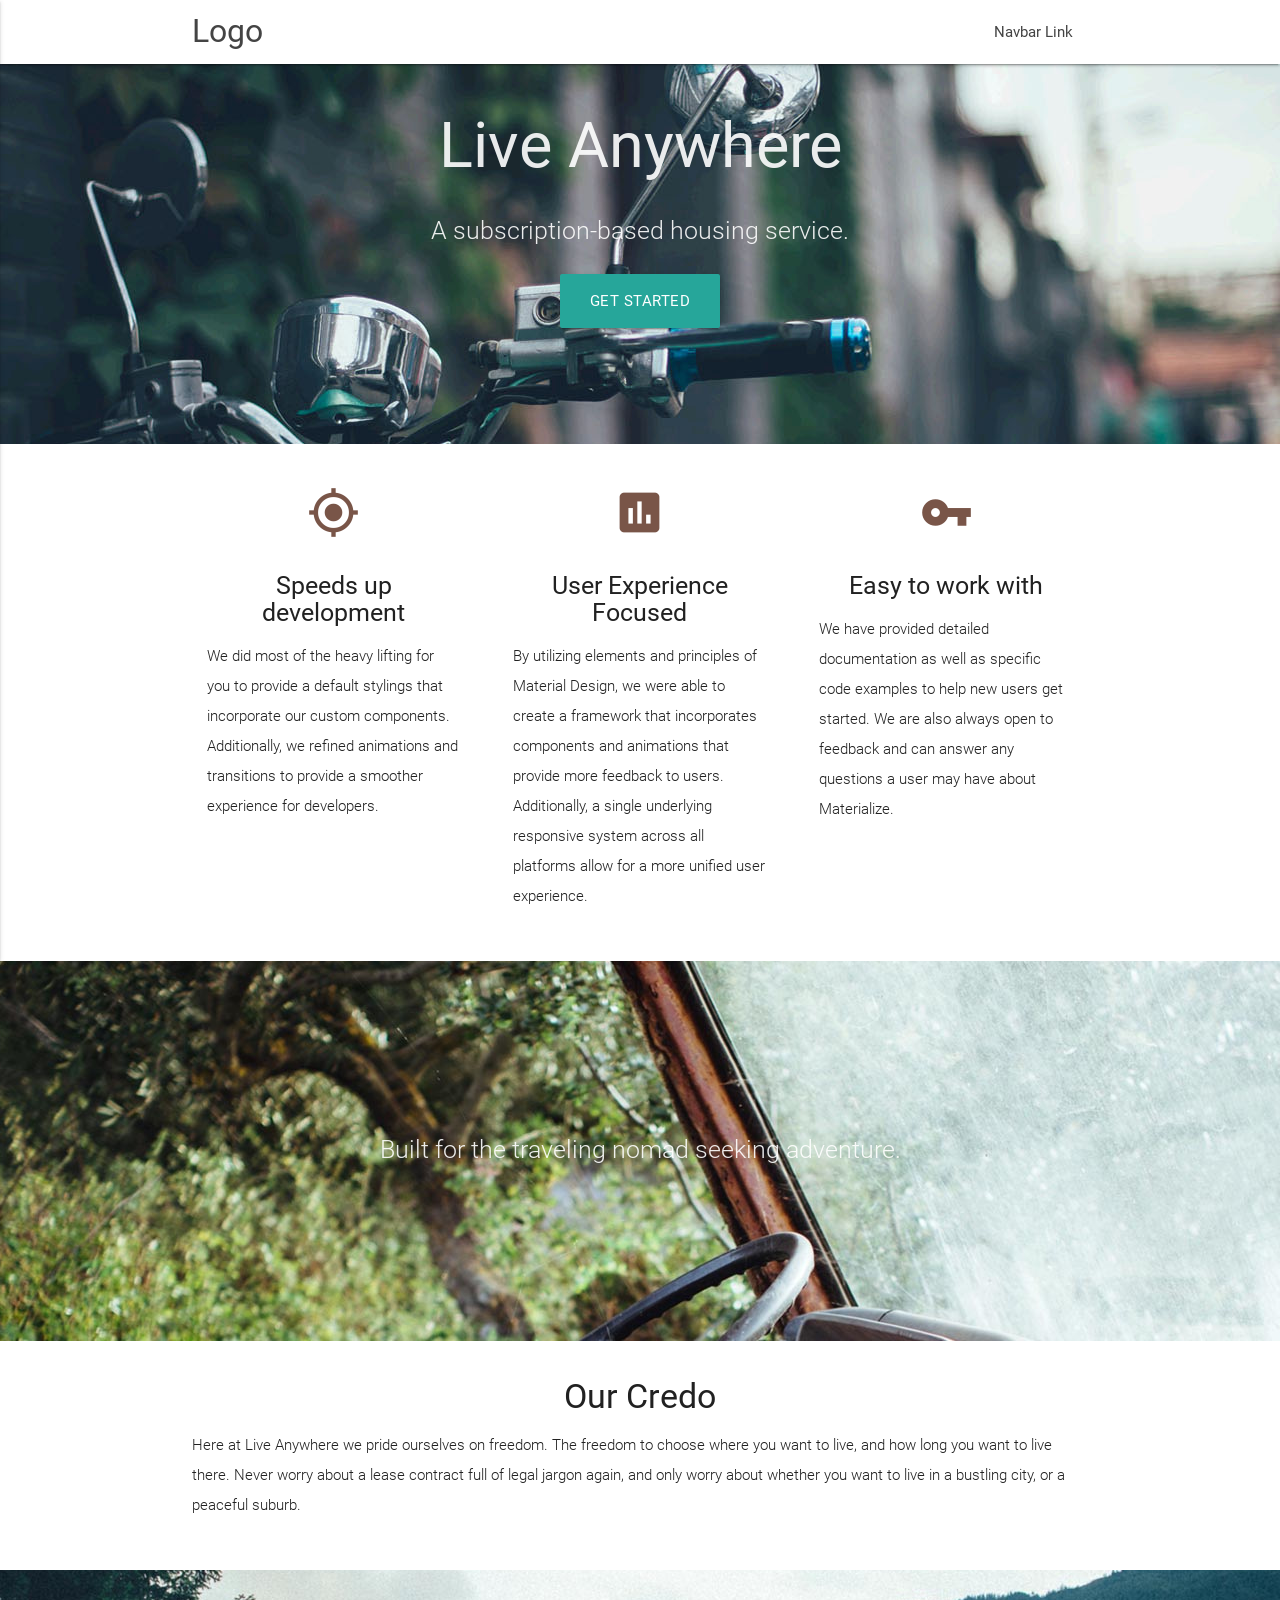
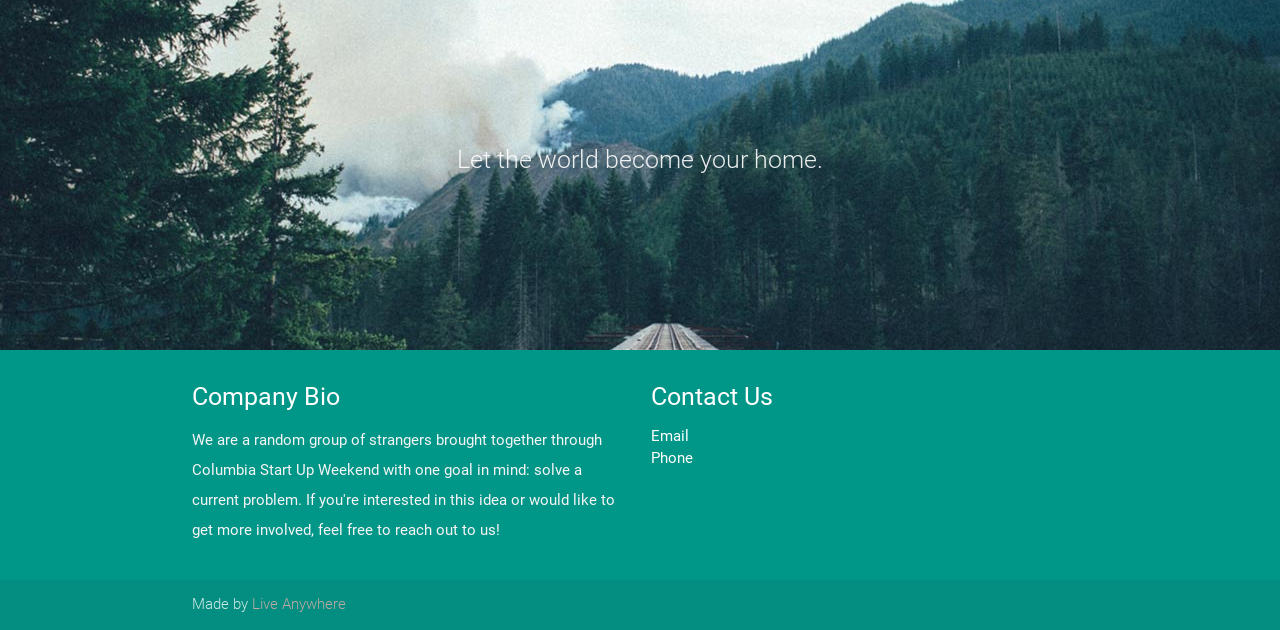
==== index.html @ f333642b "changed icons" ====
<!DOCTYPE html>
<html lang="en">
<head>
  <meta http-equiv="Content-Type" content="text/html; charset=UTF-8"/>
  <meta name="viewport" content="width=device-width, initial-scale=1"/>
  <title>Live Anywhere</title>

  <!-- CSS  -->
  <link href="https://fonts.googleapis.com/icon?family=Material+Icons" rel="stylesheet">
  <link href="css/materialize.css" type="text/css" rel="stylesheet" media="screen,projection"/>
  <link href="css/style.css" type="text/css" rel="stylesheet" media="screen,projection"/>
</head>
<body>
  <nav class="white" role="navigation">
    <div class="nav-wrapper container">
      <a id="logo-container" href="#" class="brand-logo">Logo</a>
      <ul class="right hide-on-med-and-down">
        <li><a href="#">Navbar Link</a></li>
      </ul>

      <ul id="nav-mobile" class="side-nav">
        <li><a href="#">Navbar Link</a></li>
      </ul>
      <a href="#" data-activates="nav-mobile" class="button-collapse"><i class="material-icons">menu</i></a>
    </div>
  </nav>

  <div id="index-banner" class="parallax-container">
    <div class="section no-pad-bot">
      <div class="container">
        <br><br>
        <h1 class="header center">Live Anywhere</h1>
        <div class="row center">
          <h5 class="header col s12 light">A subscription-based housing service.</h5>
        </div>
        <div class="row center">
          <a href="http://materializecss.com/getting-started.html" id="download-button" class="btn-large waves-effect waves-light teal lighten-1">Get Started</a>
        </div>
        <br><br>

      </div>
    </div>
    <div class="parallax"><img src="background1.jpg" alt="Unsplashed background img 1"></div>
  </div>

  <div class="container">
    <div class="section">

      <!--   Icon Section   -->
      <div class="row">
        <div class="col s12 m4">
          <div class="icon-block">
            <h2 class="center brown-text"><i class="material-icons">my_location</i></h2>
            <h5 class="center">Speeds up development</h5>

            <p class="light">We did most of the heavy lifting for you to provide a default stylings that incorporate our custom components. Additionally, we refined animations and transitions to provide a smoother experience for developers.</p>
          </div>
        </div>

        <div class="col s12 m4">
          <div class="icon-block">
            <h2 class="center brown-text"><i class="material-icons">insert_chart</i></h2>
            <h5 class="center">User Experience Focused</h5>

            <p class="light">By utilizing elements and principles of Material Design, we were able to create a framework that incorporates components and animations that provide more feedback to users. 
              Additionally, a single underlying responsive system across all platforms allow for a more unified user experience.</p>
          </div>
        </div>

        <div class="col s12 m4">
          <div class="icon-block">
            <h2 class="center brown-text"><i class="material-icons">vpn_key</i></h2>
            <h5 class="center">Easy to work with</h5>

            <p class="light">We have provided detailed documentation as well as specific code examples to help new users get started. 
              We are also always open to feedback and can answer any questions a user may have about Materialize.</p>
          </div>
        </div>
      </div>

    </div>
  </div>


  <div class="parallax-container valign-wrapper">
    <div class="section no-pad-bot">
      <div class="container">
        <div class="row center">
          <h5 class="header col s12 light">Built for the traveling nomad seeking adventure.</h5>
        </div>
      </div>
    </div>
    <div class="parallax"><img src="background2.jpg" alt="Unsplashed background img 2"></div>
  </div>

  <div class="container">
    <div class="section">

      <div class="row">
        <div class="col s12 center">
          <h3><i class="mdi-content-send brown-text"></i></h3>
          <h4>Our Credo</h4>
          <p class="left-align light">Here at Live Anywhere we pride ourselves on freedom. 
            The freedom to choose where you want to live, and how long you want to live there. 
            Never worry about a lease contract full of legal jargon again, 
            and only worry about whether you want to live in a bustling city, or a peaceful suburb.</p>
        </div>
      </div>

    </div>
  </div>


  <div class="parallax-container valign-wrapper">
    <div class="section no-pad-bot">
      <div class="container">
        <div class="row center">
          <h5 class="header col s12 light">Let the world become your home.</h5>
        </div>
      </div>
    </div>
    <div class="parallax"><img src="background3.jpg" alt="Unsplashed background img 3"></div>
  </div>

  <footer class="page-footer teal">
    <div class="container">
      <div class="row">
        <div class="col l6 s12">
          <h5 class="white-text">Company Bio</h5>
          <p class="grey-text text-lighten-4">We are a random group of strangers brought together through Columbia Start Up Weekend with one goal in mind: solve a current problem.
             If you're interested in this idea or would like to get more involved, feel free to reach out to us!</p>


        </div>
        <div class="col l3 s12">
          <h5 class="white-text">Contact Us</h5>
          <ul>
            <li><a class="white-text" href="#!">Email</a></li>
            <li><a class="white-text" href="#!">Phone</a></li>
          </ul>
        </div>
      </div>
    </div>
    <div class="footer-copyright">
      <div class="container">
      Made by <a class="brown-text text-lighten-3">Live Anywhere</a>
      </div>
    </div>
  </footer>


  <!--  Scripts-->
  <script src="https://code.jquery.com/jquery-2.1.1.min.js"></script>
  <script src="js/materialize.js"></script>
  <script src="js/init.js"></script>

  </body>
</html>
---- css/style.css ----
/* Custom Stylesheet */
/**
 * Use this file to override Materialize files so you can update
 * the core Materialize files in the future
 *
 * Made By MaterializeCSS.com
 */

nav ul a,
nav .brand-logo {
  color: #444;
}


p {
  line-height: 2rem;
}

.button-collapse {
  color: #26a69a;
}

.parallax-container {
  min-height: 380px;
  line-height: 0;
  height: auto;
  color: rgba(255,255,255,.9);
}
  .parallax-container .section {
    width: 100%;
  }

@media only screen and (max-width : 992px) {
  .parallax-container .section {
    position: absolute;
    top: 40%;
  }
  #index-banner .section {
    top: 10%;
  }
}

@media only screen and (max-width : 600px) {
  #index-banner .section {
    top: 0;
  }
}

.icon-block {
  padding: 0 15px;
}
.icon-block .material-icons {
  font-size: inherit;
}

footer.page-footer {
  margin: 0;
}
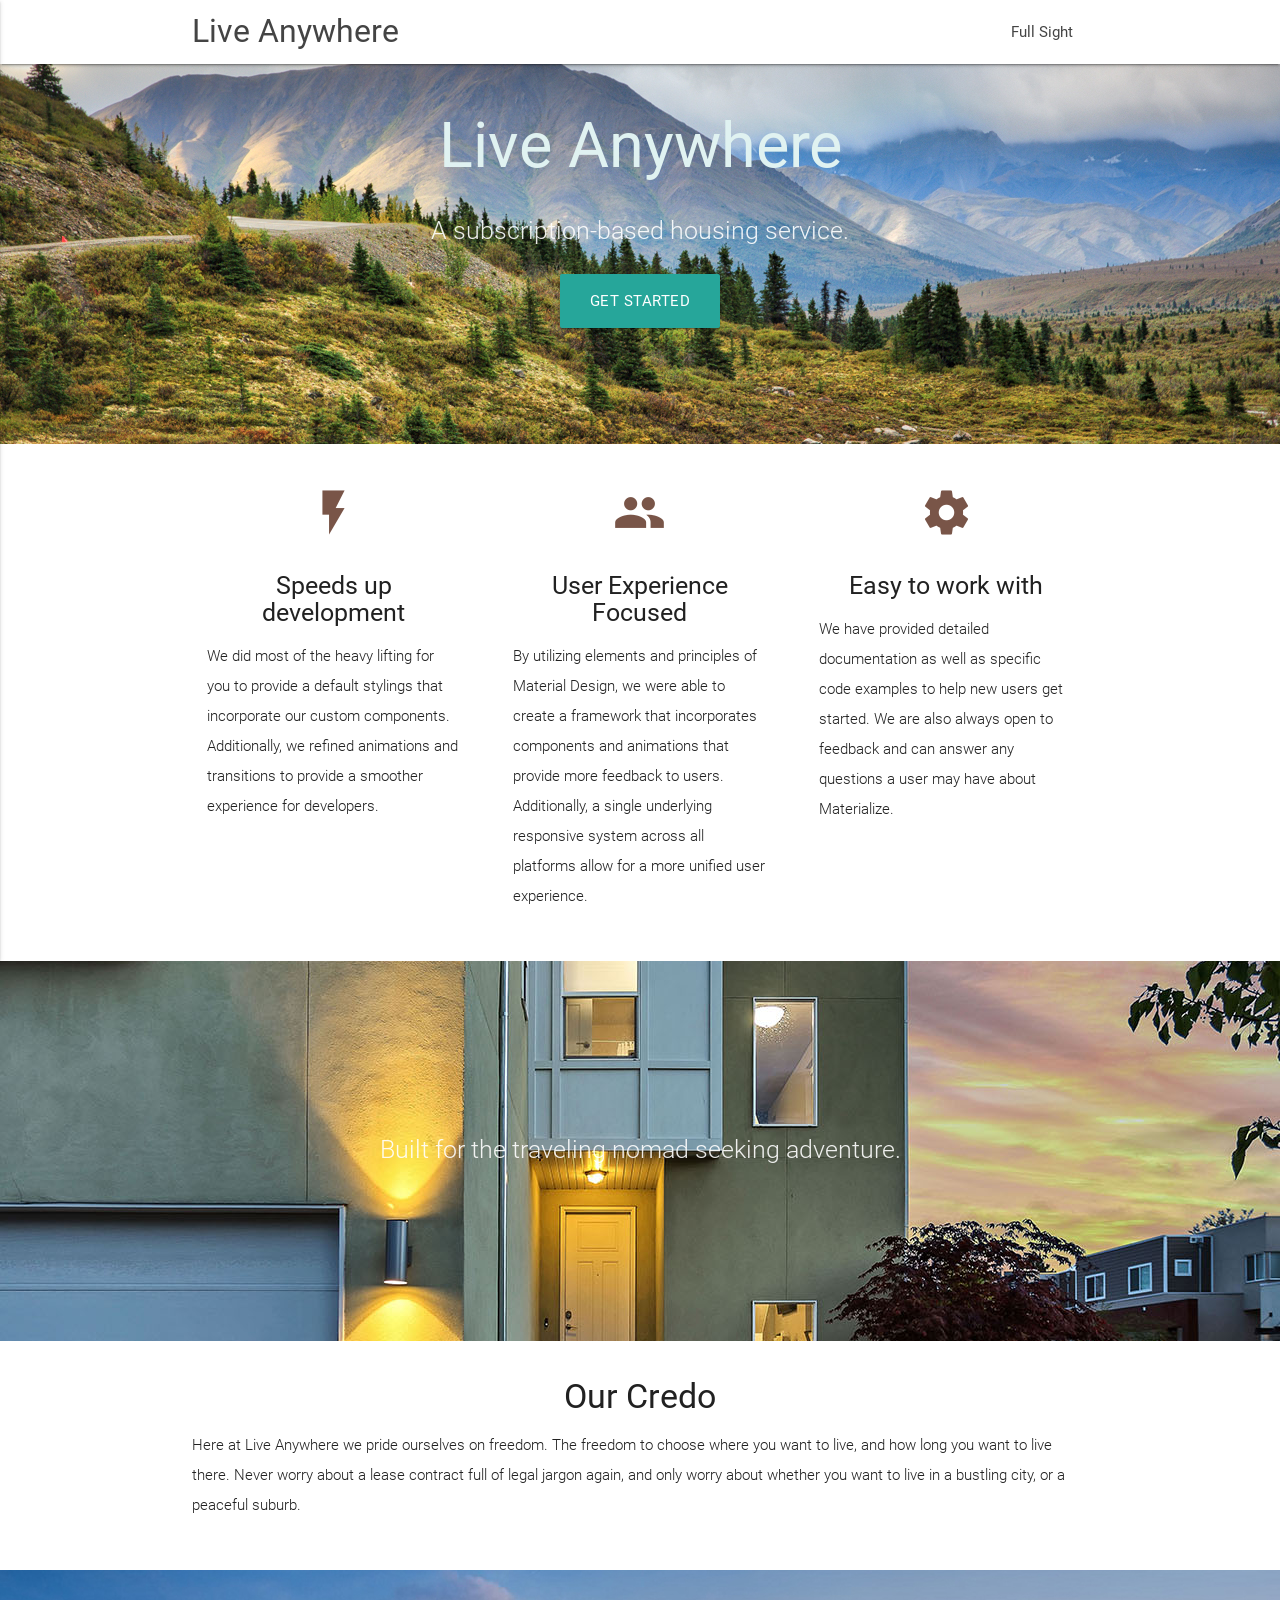
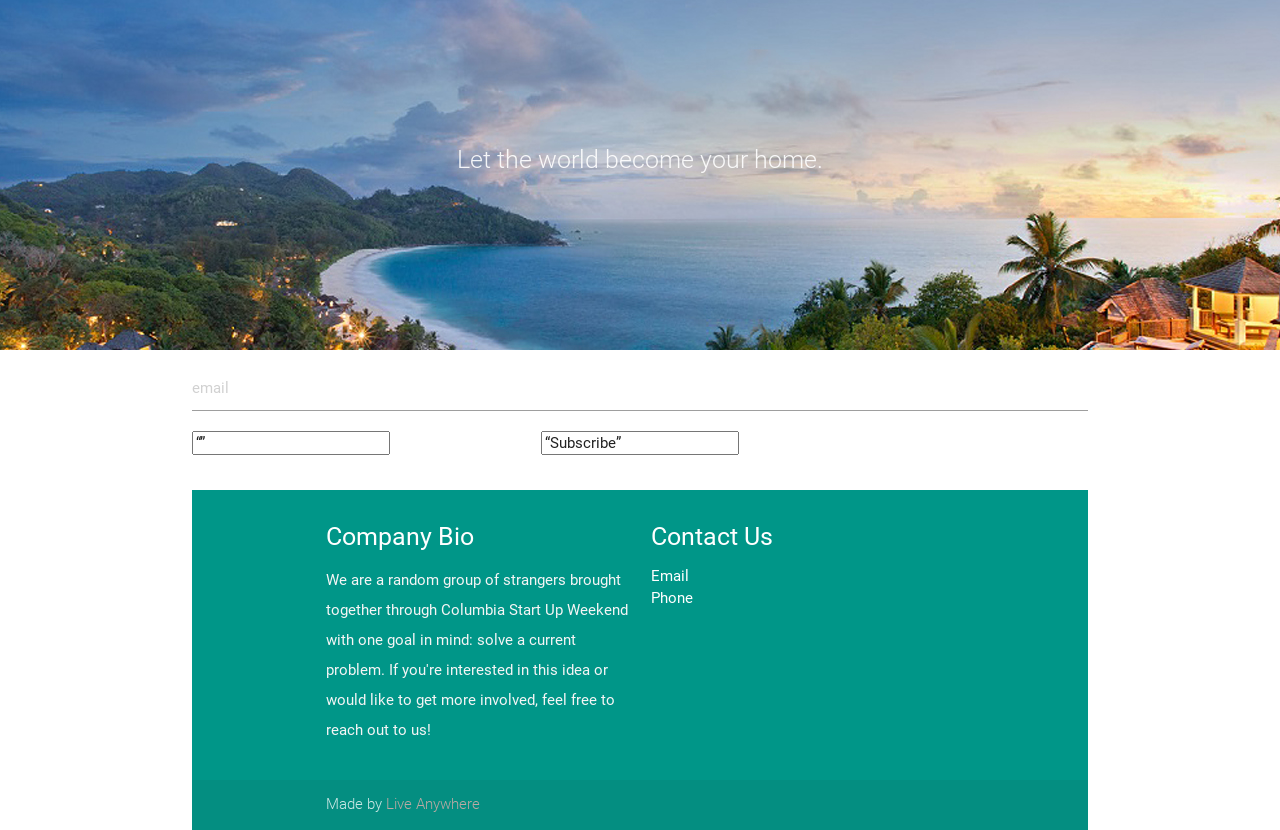
==== commit cda0df22: "Added parallax images and mailchimp stuff that doesn't work yet" ====
--- a/index.html
+++ b/index.html
@@ -1,158 +1,188 @@
-<!DOCTYPE html>
-<html lang="en">
-<head>
-  <meta http-equiv="Content-Type" content="text/html; charset=UTF-8"/>
-  <meta name="viewport" content="width=device-width, initial-scale=1"/>
-  <title>Live Anywhere</title>
-
-  <!-- CSS  -->
-  <link href="https://fonts.googleapis.com/icon?family=Material+Icons" rel="stylesheet">
-  <link href="css/materialize.css" type="text/css" rel="stylesheet" media="screen,projection"/>
-  <link href="css/style.css" type="text/css" rel="stylesheet" media="screen,projection"/>
-</head>
-<body>
-  <nav class="white" role="navigation">
-    <div class="nav-wrapper container">
-      <a id="logo-container" href="#" class="brand-logo">Logo</a>
-      <ul class="right hide-on-med-and-down">
-        <li><a href="#">Navbar Link</a></li>
-      </ul>
-
-      <ul id="nav-mobile" class="side-nav">
-        <li><a href="#">Navbar Link</a></li>
-      </ul>
-      <a href="#" data-activates="nav-mobile" class="button-collapse"><i class="material-icons">menu</i></a>
-    </div>
-  </nav>
-
-  <div id="index-banner" class="parallax-container">
-    <div class="section no-pad-bot">
-      <div class="container">
-        <br><br>
-        <h1 class="header center">Live Anywhere</h1>
-        <div class="row center">
-          <h5 class="header col s12 light">A subscription-based housing service.</h5>
-        </div>
-        <div class="row center">
-          <a href="http://materializecss.com/getting-started.html" id="download-button" class="btn-large waves-effect waves-light teal lighten-1">Get Started</a>
-        </div>
-        <br><br>
-
-      </div>
-    </div>
-    <div class="parallax"><img src="background1.jpg" alt="Unsplashed background img 1"></div>
-  </div>
-
-  <div class="container">
-    <div class="section">
-
-      <!--   Icon Section   -->
-      <div class="row">
-        <div class="col s12 m4">
-          <div class="icon-block">
-            <h2 class="center brown-text"><i class="material-icons">my_location</i></h2>
-            <h5 class="center">Speeds up development</h5>
-
-            <p class="light">We did most of the heavy lifting for you to provide a default stylings that incorporate our custom components. Additionally, we refined animations and transitions to provide a smoother experience for developers.</p>
-          </div>
-        </div>
-
-        <div class="col s12 m4">
-          <div class="icon-block">
-            <h2 class="center brown-text"><i class="material-icons">insert_chart</i></h2>
-            <h5 class="center">User Experience Focused</h5>
-
-            <p class="light">By utilizing elements and principles of Material Design, we were able to create a framework that incorporates components and animations that provide more feedback to users. 
-              Additionally, a single underlying responsive system across all platforms allow for a more unified user experience.</p>
-          </div>
-        </div>
-
-        <div class="col s12 m4">
-          <div class="icon-block">
-            <h2 class="center brown-text"><i class="material-icons">vpn_key</i></h2>
-            <h5 class="center">Easy to work with</h5>
-
-            <p class="light">We have provided detailed documentation as well as specific code examples to help new users get started. 
-              We are also always open to feedback and can answer any questions a user may have about Materialize.</p>
-          </div>
-        </div>
-      </div>
-
-    </div>
-  </div>
-
-
-  <div class="parallax-container valign-wrapper">
-    <div class="section no-pad-bot">
-      <div class="container">
-        <div class="row center">
-          <h5 class="header col s12 light">Built for the traveling nomad seeking adventure.</h5>
-        </div>
-      </div>
-    </div>
-    <div class="parallax"><img src="background2.jpg" alt="Unsplashed background img 2"></div>
-  </div>
-
-  <div class="container">
-    <div class="section">
-
-      <div class="row">
-        <div class="col s12 center">
-          <h3><i class="mdi-content-send brown-text"></i></h3>
-          <h4>Our Credo</h4>
-          <p class="left-align light">Here at Live Anywhere we pride ourselves on freedom. 
-            The freedom to choose where you want to live, and how long you want to live there. 
-            Never worry about a lease contract full of legal jargon again, 
-            and only worry about whether you want to live in a bustling city, or a peaceful suburb.</p>
-        </div>
-      </div>
-
-    </div>
-  </div>
-
-
-  <div class="parallax-container valign-wrapper">
-    <div class="section no-pad-bot">
-      <div class="container">
-        <div class="row center">
-          <h5 class="header col s12 light">Let the world become your home.</h5>
-        </div>
-      </div>
-    </div>
-    <div class="parallax"><img src="background3.jpg" alt="Unsplashed background img 3"></div>
-  </div>
-
-  <footer class="page-footer teal">
-    <div class="container">
-      <div class="row">
-        <div class="col l6 s12">
-          <h5 class="white-text">Company Bio</h5>
-          <p class="grey-text text-lighten-4">We are a random group of strangers brought together through Columbia Start Up Weekend with one goal in mind: solve a current problem.
-             If you're interested in this idea or would like to get more involved, feel free to reach out to us!</p>
-
-
-        </div>
-        <div class="col l3 s12">
-          <h5 class="white-text">Contact Us</h5>
-          <ul>
-            <li><a class="white-text" href="#!">Email</a></li>
-            <li><a class="white-text" href="#!">Phone</a></li>
-          </ul>
-        </div>
-      </div>
-    </div>
-    <div class="footer-copyright">
-      <div class="container">
-      Made by <a class="brown-text text-lighten-3">Live Anywhere</a>
-      </div>
-    </div>
-  </footer>
-
-
-  <!--  Scripts-->
-  <script src="https://code.jquery.com/jquery-2.1.1.min.js"></script>
-  <script src="js/materialize.js"></script>
-  <script src="js/init.js"></script>
-
-  </body>
-</html>
+<!DOCTYPE html>
+<html lang="en">
+<head>
+  <meta http-equiv="Content-Type" content="text/html; charset=UTF-8"/>
+  <meta name="viewport" content="width=device-width, initial-scale=1"/>
+  <title>Live Anywhere</title>
+
+  <!-- CSS  -->
+  <link href="https://fonts.googleapis.com/icon?family=Material+Icons" rel="stylesheet">
+  <link href="css/materialize.css" type="text/css" rel="stylesheet" media="screen,projection"/>
+  <link href="css/style.css" type="text/css" rel="stylesheet" media="screen,projection"/>
+</head>
+<body>
+  <nav class="white" role="navigation">
+    <div class="nav-wrapper container">
+      <a id="logo-container" href="index.html" class="brand-logo">Live Anywhere</a>
+      <ul class="right hide-on-med-and-down">
+        <li><a href="#">Full Sight</a></li>
+      </ul>
+
+      <ul id="nav-mobile" class="side-nav">
+        <li><a href="#">Navbar Link</a></li>
+      </ul>
+      <a href="#" data-activates="nav-mobile" class="button-collapse"><i class="material-icons">menu</i></a>
+    </div>
+  </nav>
+
+  <div id="index-banner" class="parallax-container">
+    <div class="section no-pad-bot">
+      <div class="container">
+        <br><br>
+        <h1 class="header center teal-text text-lighten-5">Live Anywhere</h1>
+        <div class="row center">
+          <h5 class="header col s12 light">A subscription-based housing service.</h5>
+        </div>
+        <div class="row center">
+          <a href="http://materializecss.com/getting-started.html" id="download-button" class="btn-large waves-effect waves-light teal lighten-1">Get Started</a>
+        </div>
+        <br><br>
+
+      </div>
+    </div>
+    <div class="parallax"><img src="savage-rive.jpg" ></div>
+  </div>
+
+
+  <div class="container">
+    <div class="section">
+
+      <!--   Icon Section   -->
+      <div class="row">
+        <div class="col s12 m4">
+          <div class="icon-block">
+            <h2 class="center brown-text"><i class="material-icons">flash_on</i></h2>
+            <h5 class="center">Speeds up development</h5>
+
+            <p class="light">We did most of the heavy lifting for you to provide a default stylings that incorporate our custom components. Additionally, we refined animations and transitions to provide a smoother experience for developers.</p>
+          </div>
+        </div>
+
+        <div class="col s12 m4">
+          <div class="icon-block">
+            <h2 class="center brown-text"><i class="material-icons">group</i></h2>
+            <h5 class="center">User Experience Focused</h5>
+
+            <p class="light">By utilizing elements and principles of Material Design, we were able to create a framework that incorporates components and animations that provide more feedback to users. 
+              Additionally, a single underlying responsive system across all platforms allow for a more unified user experience.</p>
+          </div>
+        </div>
+
+        <div class="col s12 m4">
+          <div class="icon-block">
+            <h2 class="center brown-text"><i class="material-icons">settings</i></h2>
+            <h5 class="center">Easy to work with</h5>
+
+            <p class="light">We have provided detailed documentation as well as specific code examples to help new users get started. 
+              We are also always open to feedback and can answer any questions a user may have about Materialize.</p>
+          </div>
+        </div>
+      </div>
+
+    </div>
+  </div>
+
+
+  <div class="parallax-container valign-wrapper">
+    <div class="section no-pad-bot">
+      <div class="container">
+        <div class="row center">
+          <h5 class="header col s12 light">Built for the traveling nomad seeking adventure.</h5>
+        </div>
+      </div>
+    </div>
+    <div class="parallax"><img src="coolHouseFixed.jpg"></div>
+  </div>
+
+  <div class="container">
+    <div class="section">
+
+      <div class="row">
+        <div class="col s12 center">
+          <h3><i class="mdi-content-send brown-text"></i></h3>
+          <h4>Our Credo</h4>
+          <p class="left-align light">Here at Live Anywhere we pride ourselves on freedom. 
+            The freedom to choose where you want to live, and how long you want to live there. 
+            Never worry about a lease contract full of legal jargon again, 
+            and only worry about whether you want to live in a bustling city, or a peaceful suburb.</p>
+        </div>
+      </div>
+
+    </div>
+  </div>
+
+
+  <div class="parallax-container valign-wrapper">
+    <div class="section no-pad-bot">
+      <div class="container">
+        <div class="row center">
+          <h5 class="header col s12 light">Let the world become your home.</h5>
+        </div>
+      </div>
+    </div>
+    <div class="parallax"><img src="islandHouse.jpg"></div>
+  </div>
+
+  <div class="container">
+    <div class="section">
+      <div class="row">
+        <div class="col s12 center">
+            <!-- Begin MailChimp Signup Form -->
+<link href=“//cdn-images.mailchimp.com/embedcode/horizontal-slim-10_7.css” rel=“stylesheet” type=“text/css”>
+<style type=“text/css”>
+    #mc_embed_signup{background:#fff; clear:left; font:14px Helvetica,Arial,sans-serif; width:100%;}
+    /* Add your own MailChimp form style overrides in your site stylesheet or in this style block.
+       We recommend moving this block and the preceding CSS link to the HEAD of your HTML file. */
+</style>
+<div id="mc_embed_signup">
+<form action=“//live-anywhere.us16.list-manage.com/subscribe/post?u=a756c9462d5eab1e1a1fdbb61&amp;id=da4abc8f0b” method="post" id="mc-embedded-subscribe-form" name="mc-embedded-subscribe-form" class="validate" target="blank" novalidate>
+   <div id=“mc_embed_signup_scroll”>
+    
+    <input type="email" value="" name="EMAIL" class="email" id="mce-EMAIL" placeholder="email" address” required>
+   <!-- real people should not fill this in and expect good things - do not remove this or risk form bot signups-->
+   <div style="position: absolute"; "left: -5000px;” "aria-hidden=“true”><input type=“text” name=“b_a756c9462d5eab1e1a1fdbb61_da4abc8f0b” tabindex=“-1” value=“”></div>
+   <div class=“clear”><input type=“submit” value=“Subscribe” name=“subscribe” id=“mc-embedded-subscribe” class=“button”></div>
+   </div>
+</form>
+</div>
+
+<!--End mc_embed_signup-->
+        </div>
+      </div>
+    </section>
+  </div>
+
+  <footer class="page-footer teal">
+    <div class="container">
+      <div class="row">
+        <div class="col l6 s12">
+          <h5 class="white-text">Company Bio</h5>
+          <p class="grey-text text-lighten-4">We are a random group of strangers brought together through Columbia Start Up Weekend with one goal in mind: solve a current problem.
+             If you're interested in this idea or would like to get more involved, feel free to reach out to us!</p>
+
+
+        </div>
+        <div class="col l3 s12">
+          <h5 class="white-text">Contact Us</h5>
+          <ul>
+            <li><a class="white-text" href="#!">Email</a></li>
+            <li><a class="white-text" href="#!">Phone</a></li>
+          </ul>
+        </div>
+      </div>
+    </div>
+    <div class="footer-copyright">
+      <div class="container">
+      Made by <a class="brown-text text-lighten-3">Live Anywhere</a>
+      </div>
+    </div>
+  </footer>
+
+
+  <!--  Scripts-->
+  <script src="https://code.jquery.com/jquery-2.1.1.min.js"></script>
+  <script src="js/materialize.js"></script>
+  <script src="js/init.js"></script>
+
+  </body>
+</html>
--- a/css/style.css
+++ b/css/style.css
@@ -23,7 +23,7 @@
 .parallax-container {
   min-height: 380px;
   line-height: 0;
-  height: auto;
+  height: 250px;
   color: rgba(255,255,255,.9);
 }
   .parallax-container .section {
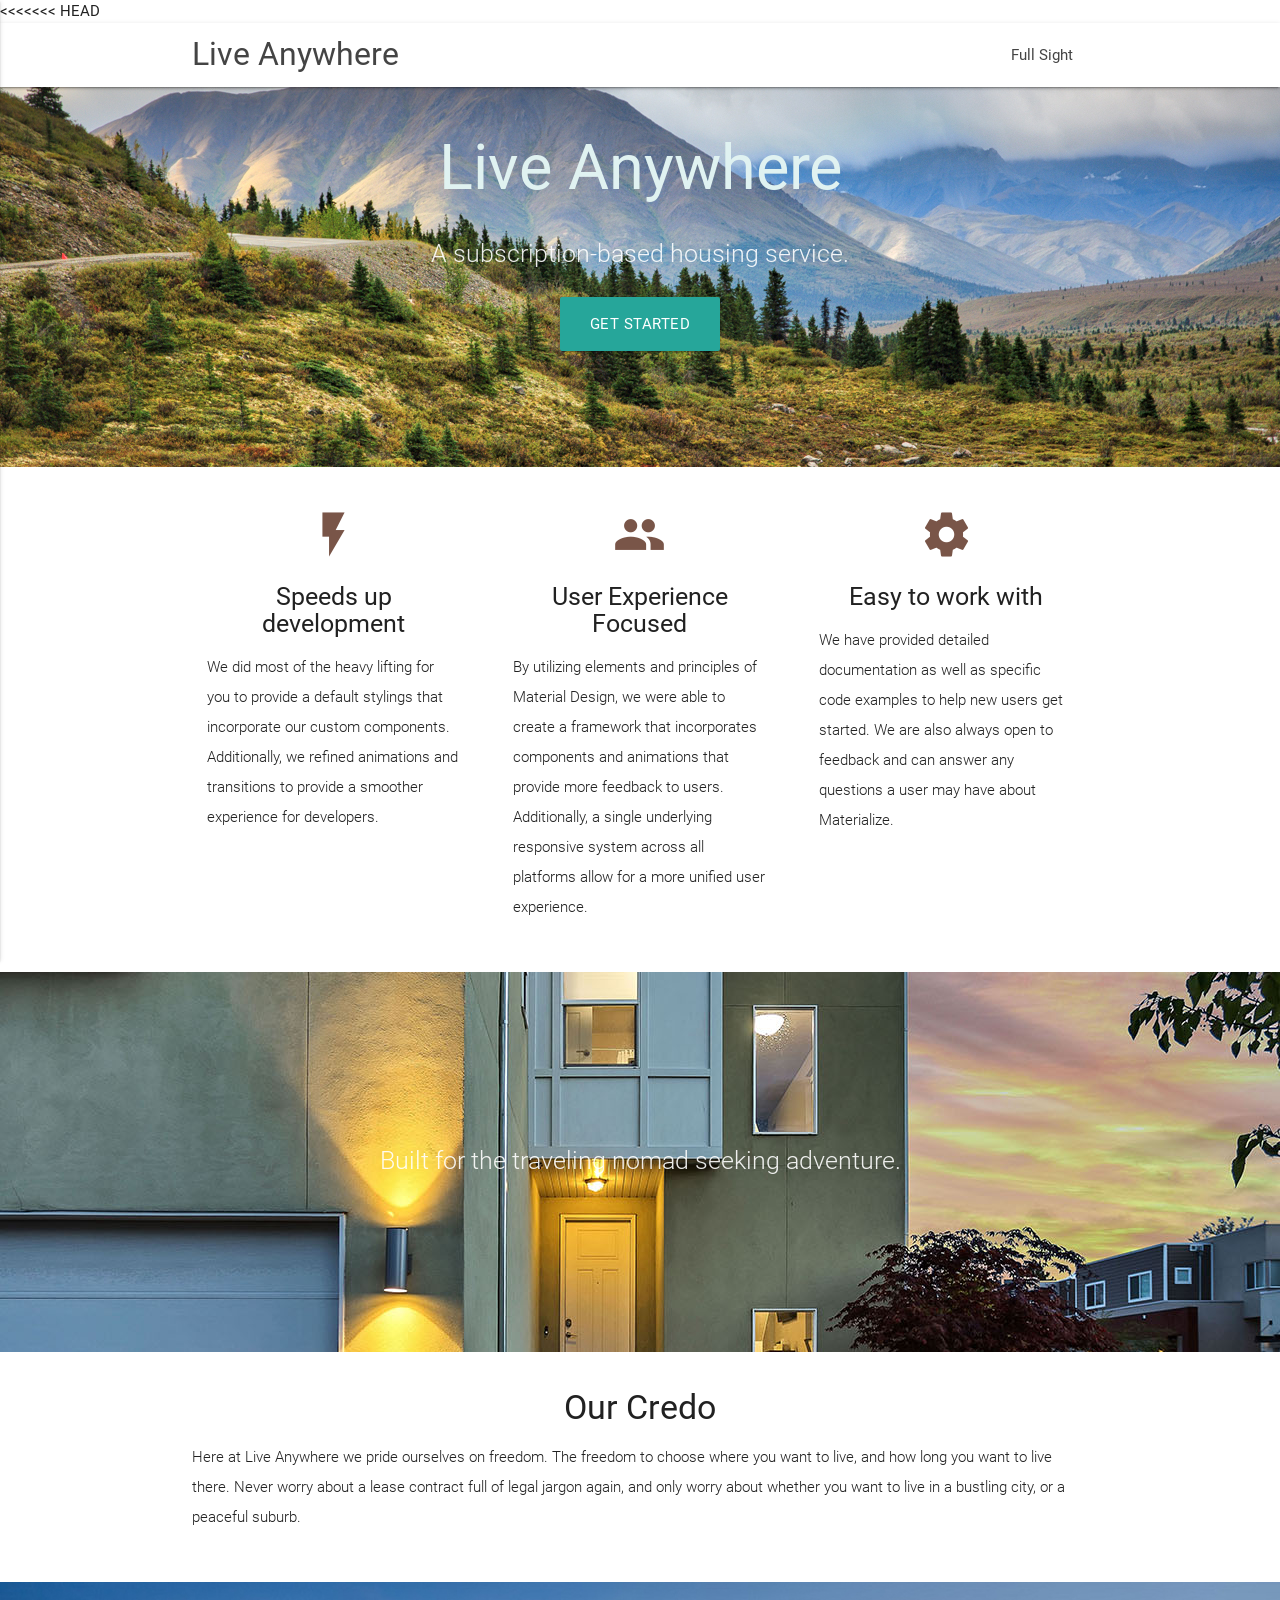
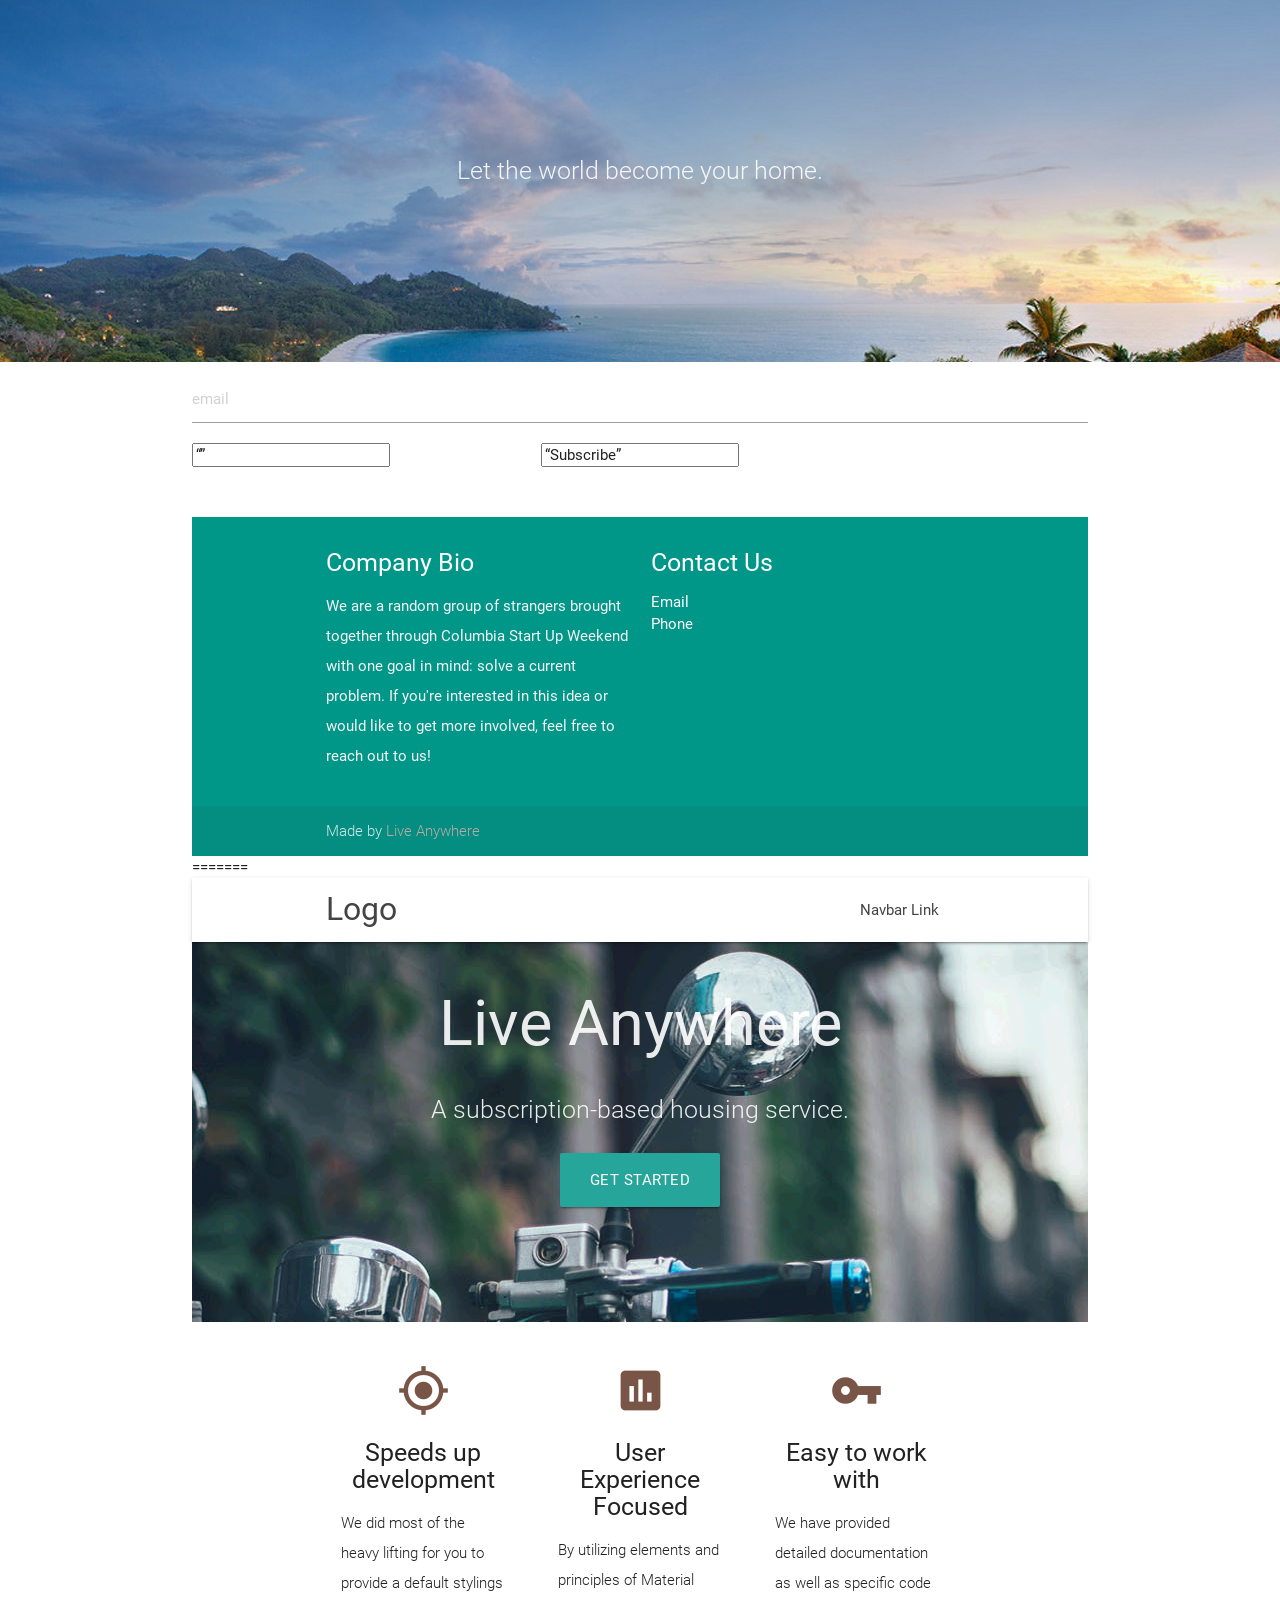
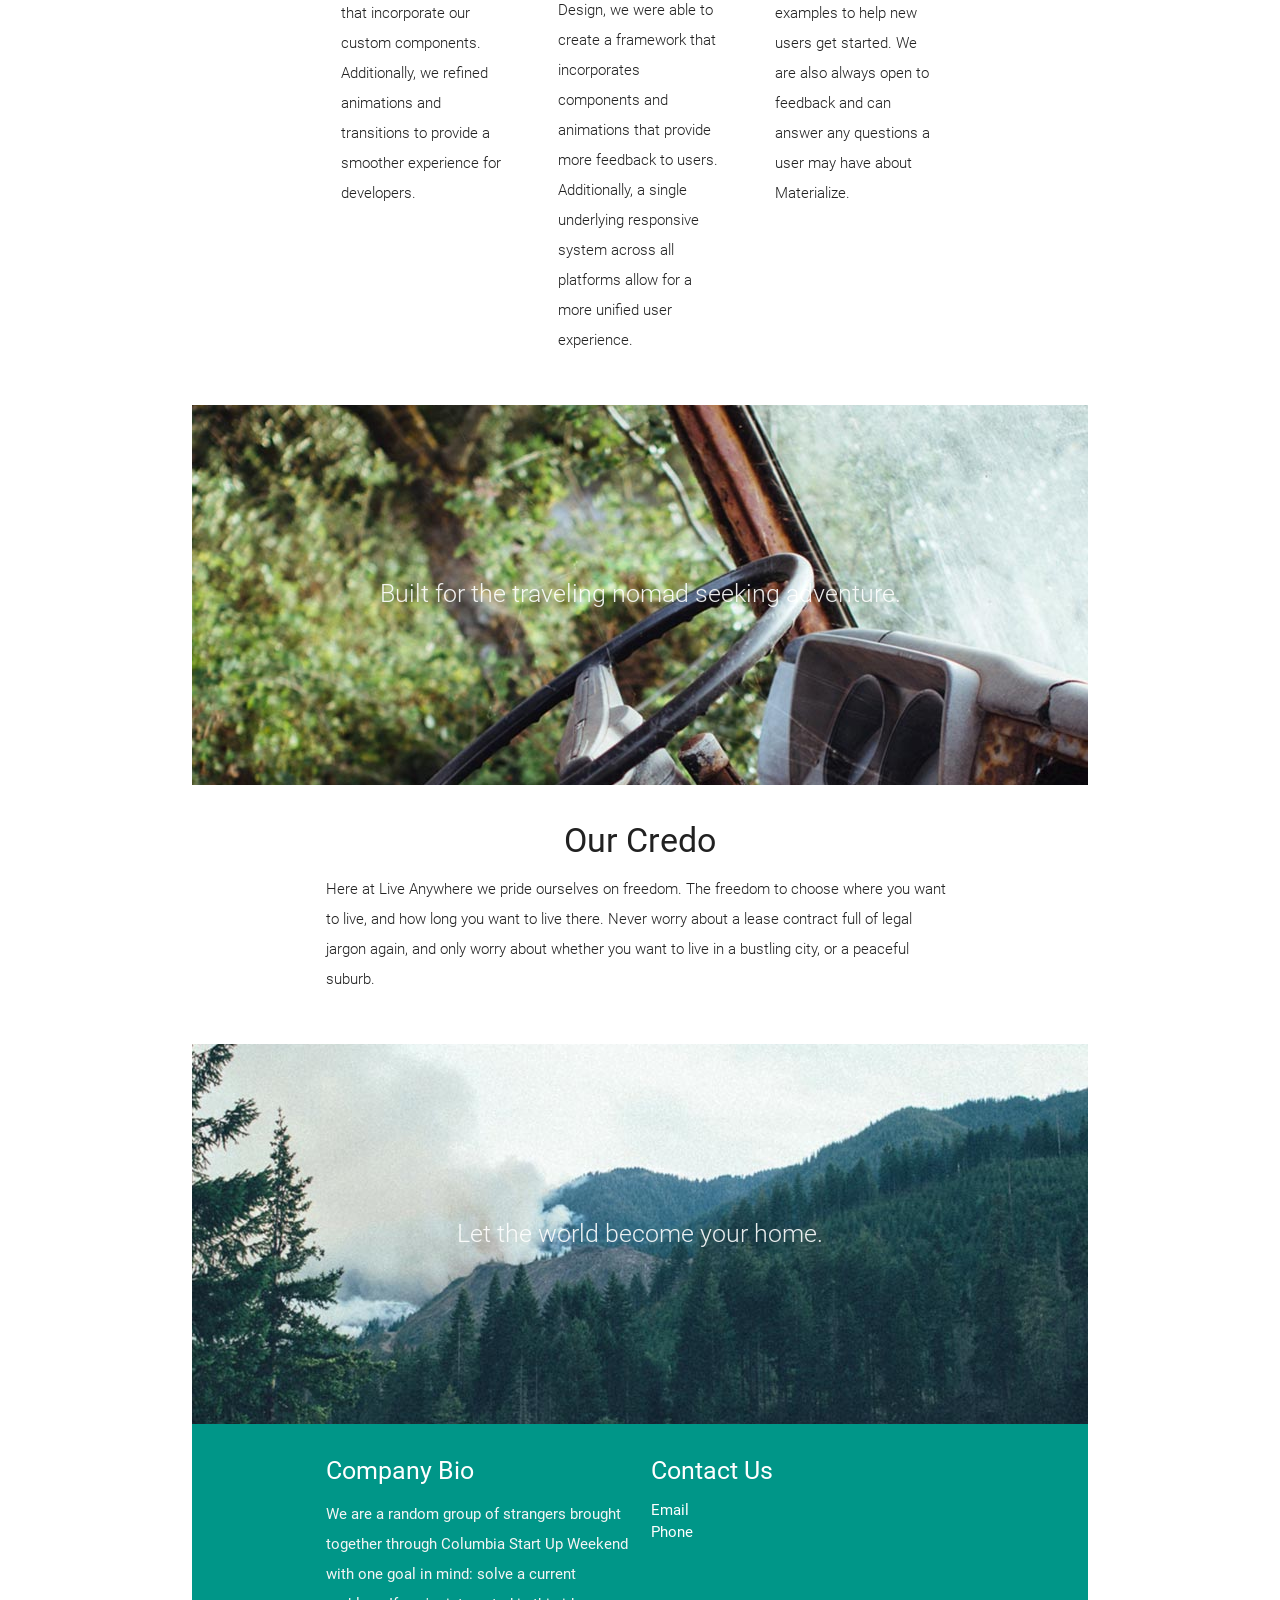
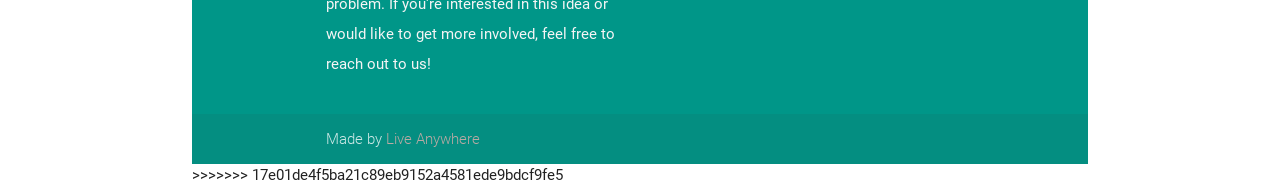
==== commit 1dc31d87: "trying to fix merge conflicts" ====
--- a/index.html
+++ b/index.html
@@ -1,3 +1,4 @@
+<<<<<<< HEAD
 <!DOCTYPE html>
 <html lang="en">
 <head>
@@ -186,3 +187,163 @@
 
   </body>
 </html>
+=======
+<!DOCTYPE html>
+<html lang="en">
+<head>
+  <meta http-equiv="Content-Type" content="text/html; charset=UTF-8"/>
+  <meta name="viewport" content="width=device-width, initial-scale=1"/>
+  <title>Live Anywhere</title>
+
+  <!-- CSS  -->
+  <link href="https://fonts.googleapis.com/icon?family=Material+Icons" rel="stylesheet">
+  <link href="css/materialize.css" type="text/css" rel="stylesheet" media="screen,projection"/>
+  <link href="css/style.css" type="text/css" rel="stylesheet" media="screen,projection"/>
+</head>
+<body>
+  <nav class="white" role="navigation">
+    <div class="nav-wrapper container">
+      <a id="logo-container" href="#" class="brand-logo">Logo</a>
+      <ul class="right hide-on-med-and-down">
+        <li><a href="#">Navbar Link</a></li>
+      </ul>
+
+      <ul id="nav-mobile" class="side-nav">
+        <li><a href="#">Navbar Link</a></li>
+      </ul>
+      <a href="#" data-activates="nav-mobile" class="button-collapse"><i class="material-icons">menu</i></a>
+    </div>
+  </nav>
+
+  <div id="index-banner" class="parallax-container">
+    <div class="section no-pad-bot">
+      <div class="container">
+        <br><br>
+        <h1 class="header center">Live Anywhere</h1>
+        <div class="row center">
+          <h5 class="header col s12 light">A subscription-based housing service.</h5>
+        </div>
+        <div class="row center">
+          <a href="http://materializecss.com/getting-started.html" id="download-button" class="btn-large waves-effect waves-light teal lighten-1">Get Started</a>
+        </div>
+        <br><br>
+
+      </div>
+    </div>
+    <div class="parallax"><img src="background1.jpg" alt="Unsplashed background img 1"></div>
+  </div>
+
+  <div class="container">
+    <div class="section">
+
+      <!--   Icon Section   -->
+      <div class="row">
+        <div class="col s12 m4">
+          <div class="icon-block">
+            <h2 class="center brown-text"><i class="material-icons">my_location</i></h2>
+            <h5 class="center">Speeds up development</h5>
+
+            <p class="light">We did most of the heavy lifting for you to provide a default stylings that incorporate our custom components. Additionally, we refined animations and transitions to provide a smoother experience for developers.</p>
+          </div>
+        </div>
+
+        <div class="col s12 m4">
+          <div class="icon-block">
+            <h2 class="center brown-text"><i class="material-icons">insert_chart</i></h2>
+            <h5 class="center">User Experience Focused</h5>
+
+            <p class="light">By utilizing elements and principles of Material Design, we were able to create a framework that incorporates components and animations that provide more feedback to users. 
+              Additionally, a single underlying responsive system across all platforms allow for a more unified user experience.</p>
+          </div>
+        </div>
+
+        <div class="col s12 m4">
+          <div class="icon-block">
+            <h2 class="center brown-text"><i class="material-icons">vpn_key</i></h2>
+            <h5 class="center">Easy to work with</h5>
+
+            <p class="light">We have provided detailed documentation as well as specific code examples to help new users get started. 
+              We are also always open to feedback and can answer any questions a user may have about Materialize.</p>
+          </div>
+        </div>
+      </div>
+
+    </div>
+  </div>
+
+
+  <div class="parallax-container valign-wrapper">
+    <div class="section no-pad-bot">
+      <div class="container">
+        <div class="row center">
+          <h5 class="header col s12 light">Built for the traveling nomad seeking adventure.</h5>
+        </div>
+      </div>
+    </div>
+    <div class="parallax"><img src="background2.jpg" alt="Unsplashed background img 2"></div>
+  </div>
+
+  <div class="container">
+    <div class="section">
+
+      <div class="row">
+        <div class="col s12 center">
+          <h3><i class="mdi-content-send brown-text"></i></h3>
+          <h4>Our Credo</h4>
+          <p class="left-align light">Here at Live Anywhere we pride ourselves on freedom. 
+            The freedom to choose where you want to live, and how long you want to live there. 
+            Never worry about a lease contract full of legal jargon again, 
+            and only worry about whether you want to live in a bustling city, or a peaceful suburb.</p>
+        </div>
+      </div>
+
+    </div>
+  </div>
+
+
+  <div class="parallax-container valign-wrapper">
+    <div class="section no-pad-bot">
+      <div class="container">
+        <div class="row center">
+          <h5 class="header col s12 light">Let the world become your home.</h5>
+        </div>
+      </div>
+    </div>
+    <div class="parallax"><img src="background3.jpg" alt="Unsplashed background img 3"></div>
+  </div>
+
+  <footer class="page-footer teal">
+    <div class="container">
+      <div class="row">
+        <div class="col l6 s12">
+          <h5 class="white-text">Company Bio</h5>
+          <p class="grey-text text-lighten-4">We are a random group of strangers brought together through Columbia Start Up Weekend with one goal in mind: solve a current problem.
+             If you're interested in this idea or would like to get more involved, feel free to reach out to us!</p>
+
+
+        </div>
+        <div class="col l3 s12">
+          <h5 class="white-text">Contact Us</h5>
+          <ul>
+            <li><a class="white-text" href="#!">Email</a></li>
+            <li><a class="white-text" href="#!">Phone</a></li>
+          </ul>
+        </div>
+      </div>
+    </div>
+    <div class="footer-copyright">
+      <div class="container">
+      Made by <a class="brown-text text-lighten-3">Live Anywhere</a>
+      </div>
+    </div>
+  </footer>
+
+
+  <!--  Scripts-->
+  <script src="https://code.jquery.com/jquery-2.1.1.min.js"></script>
+  <script src="js/materialize.js"></script>
+  <script src="js/init.js"></script>
+
+  </body>
+</html>
+>>>>>>> 17e01de4f5ba21c89eb9152a4581ede9bdcf9fe5
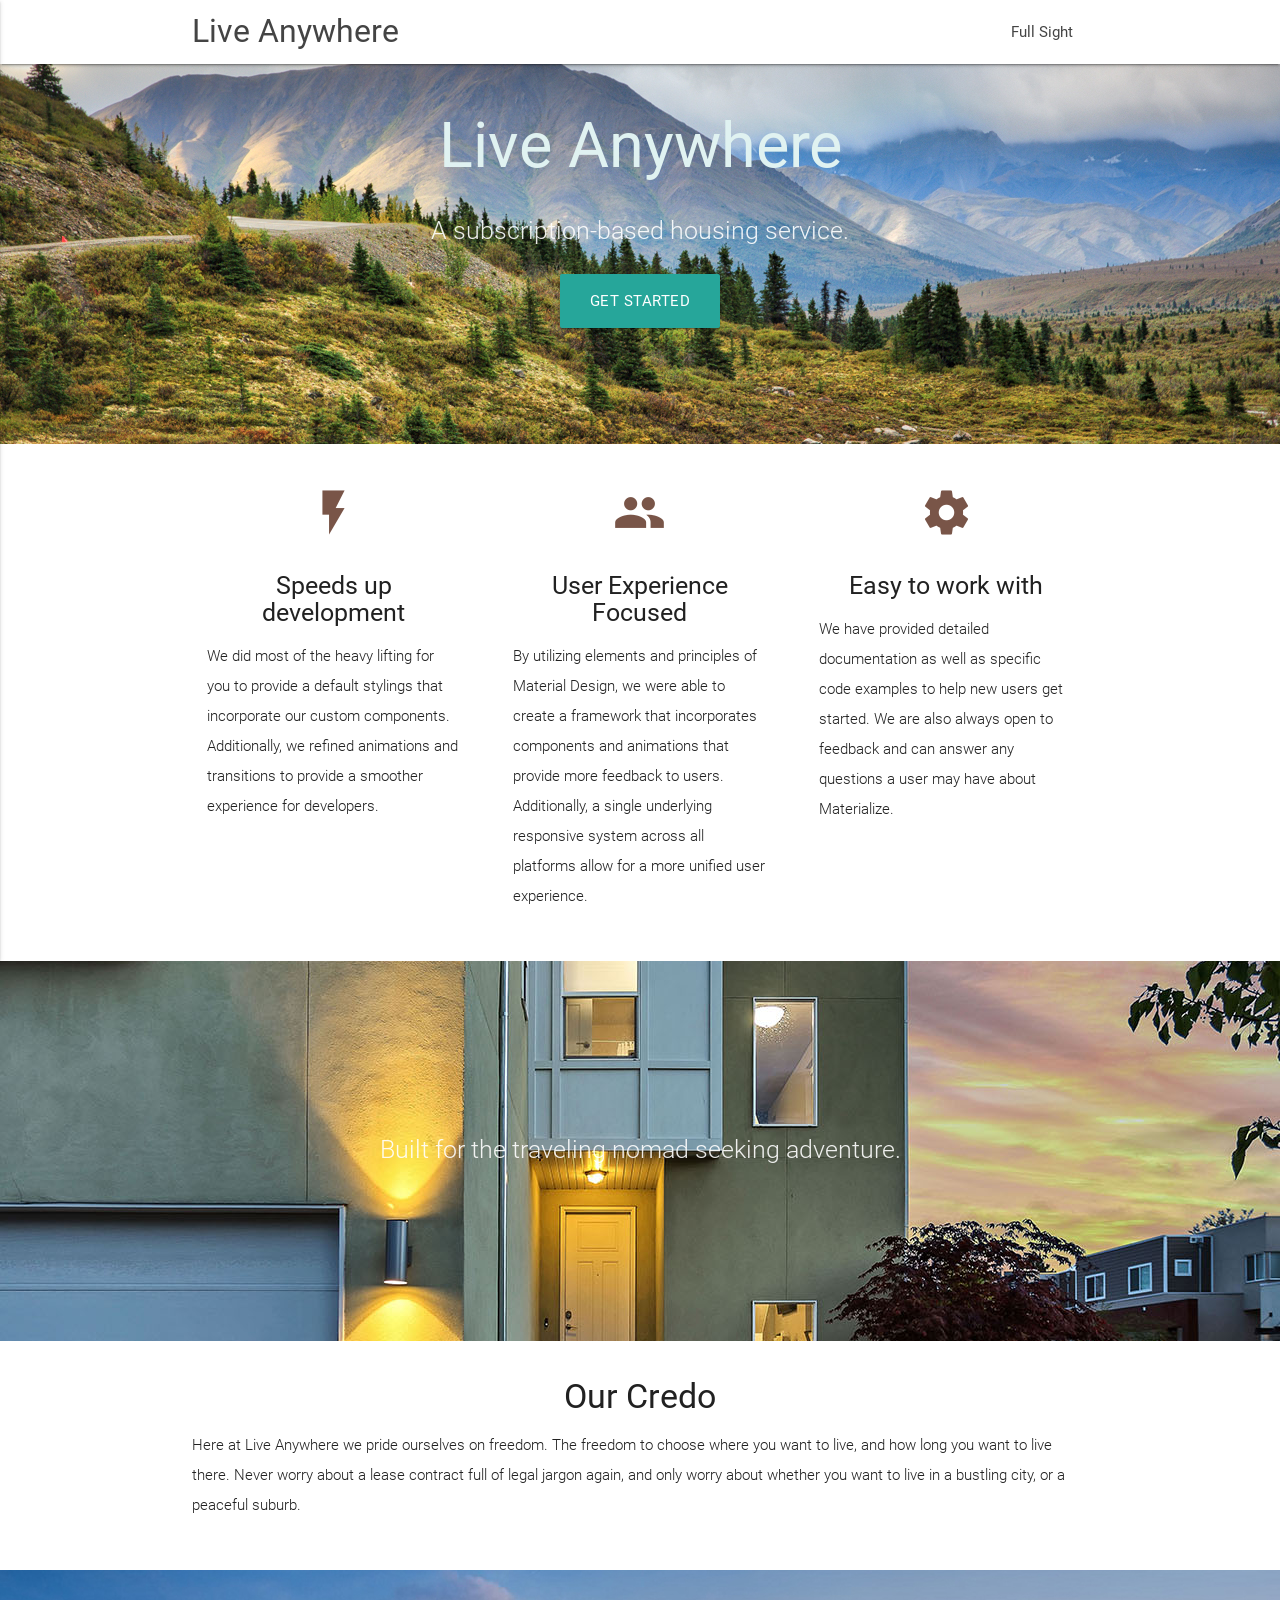
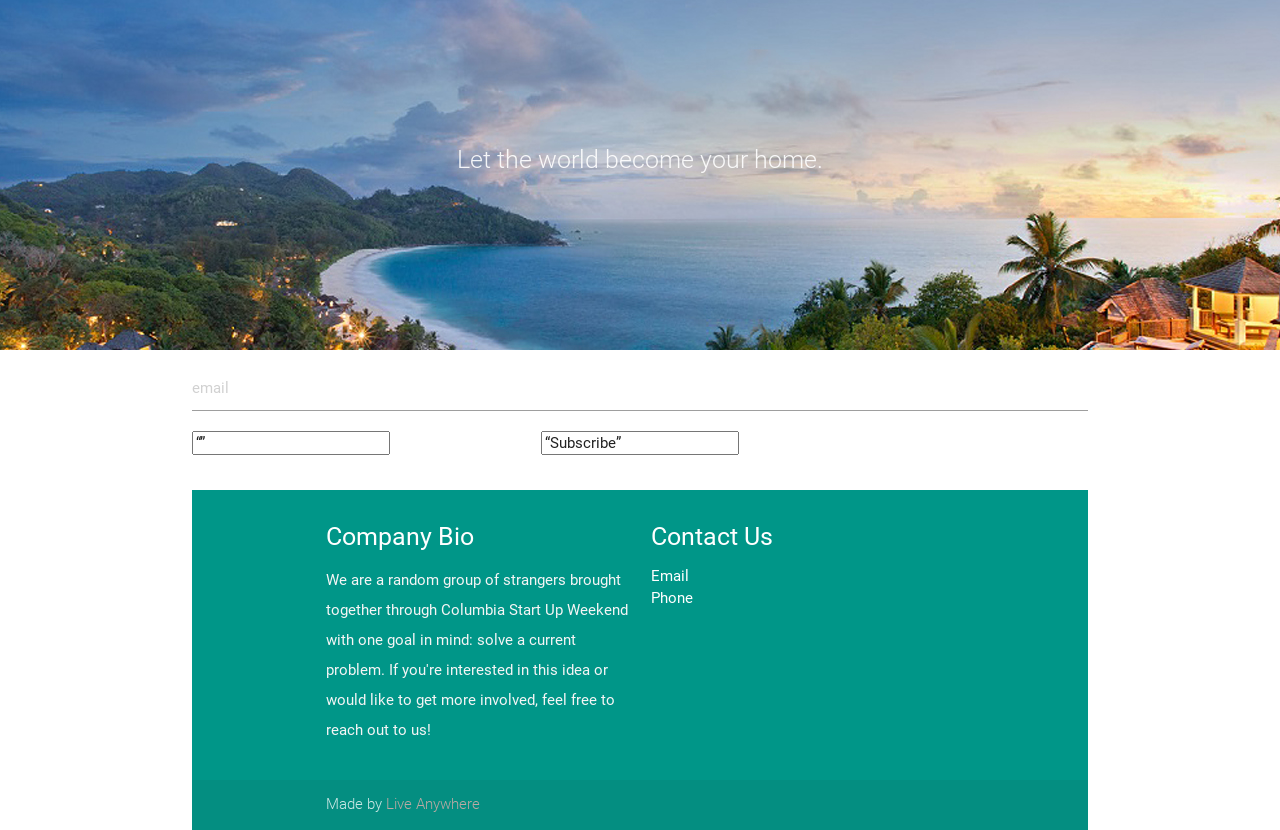
==== commit f6bd79a2: "merge conflict/brother retardation" ====
--- a/index.html
+++ b/index.html
@@ -1,4 +1,3 @@
-<<<<<<< HEAD
 <!DOCTYPE html>
 <html lang="en">
 <head>
@@ -187,163 +186,3 @@
 
   </body>
 </html>
-=======
-<!DOCTYPE html>
-<html lang="en">
-<head>
-  <meta http-equiv="Content-Type" content="text/html; charset=UTF-8"/>
-  <meta name="viewport" content="width=device-width, initial-scale=1"/>
-  <title>Live Anywhere</title>
-
-  <!-- CSS  -->
-  <link href="https://fonts.googleapis.com/icon?family=Material+Icons" rel="stylesheet">
-  <link href="css/materialize.css" type="text/css" rel="stylesheet" media="screen,projection"/>
-  <link href="css/style.css" type="text/css" rel="stylesheet" media="screen,projection"/>
-</head>
-<body>
-  <nav class="white" role="navigation">
-    <div class="nav-wrapper container">
-      <a id="logo-container" href="#" class="brand-logo">Logo</a>
-      <ul class="right hide-on-med-and-down">
-        <li><a href="#">Navbar Link</a></li>
-      </ul>
-
-      <ul id="nav-mobile" class="side-nav">
-        <li><a href="#">Navbar Link</a></li>
-      </ul>
-      <a href="#" data-activates="nav-mobile" class="button-collapse"><i class="material-icons">menu</i></a>
-    </div>
-  </nav>
-
-  <div id="index-banner" class="parallax-container">
-    <div class="section no-pad-bot">
-      <div class="container">
-        <br><br>
-        <h1 class="header center">Live Anywhere</h1>
-        <div class="row center">
-          <h5 class="header col s12 light">A subscription-based housing service.</h5>
-        </div>
-        <div class="row center">
-          <a href="http://materializecss.com/getting-started.html" id="download-button" class="btn-large waves-effect waves-light teal lighten-1">Get Started</a>
-        </div>
-        <br><br>
-
-      </div>
-    </div>
-    <div class="parallax"><img src="background1.jpg" alt="Unsplashed background img 1"></div>
-  </div>
-
-  <div class="container">
-    <div class="section">
-
-      <!--   Icon Section   -->
-      <div class="row">
-        <div class="col s12 m4">
-          <div class="icon-block">
-            <h2 class="center brown-text"><i class="material-icons">my_location</i></h2>
-            <h5 class="center">Speeds up development</h5>
-
-            <p class="light">We did most of the heavy lifting for you to provide a default stylings that incorporate our custom components. Additionally, we refined animations and transitions to provide a smoother experience for developers.</p>
-          </div>
-        </div>
-
-        <div class="col s12 m4">
-          <div class="icon-block">
-            <h2 class="center brown-text"><i class="material-icons">insert_chart</i></h2>
-            <h5 class="center">User Experience Focused</h5>
-
-            <p class="light">By utilizing elements and principles of Material Design, we were able to create a framework that incorporates components and animations that provide more feedback to users. 
-              Additionally, a single underlying responsive system across all platforms allow for a more unified user experience.</p>
-          </div>
-        </div>
-
-        <div class="col s12 m4">
-          <div class="icon-block">
-            <h2 class="center brown-text"><i class="material-icons">vpn_key</i></h2>
-            <h5 class="center">Easy to work with</h5>
-
-            <p class="light">We have provided detailed documentation as well as specific code examples to help new users get started. 
-              We are also always open to feedback and can answer any questions a user may have about Materialize.</p>
-          </div>
-        </div>
-      </div>
-
-    </div>
-  </div>
-
-
-  <div class="parallax-container valign-wrapper">
-    <div class="section no-pad-bot">
-      <div class="container">
-        <div class="row center">
-          <h5 class="header col s12 light">Built for the traveling nomad seeking adventure.</h5>
-        </div>
-      </div>
-    </div>
-    <div class="parallax"><img src="background2.jpg" alt="Unsplashed background img 2"></div>
-  </div>
-
-  <div class="container">
-    <div class="section">
-
-      <div class="row">
-        <div class="col s12 center">
-          <h3><i class="mdi-content-send brown-text"></i></h3>
-          <h4>Our Credo</h4>
-          <p class="left-align light">Here at Live Anywhere we pride ourselves on freedom. 
-            The freedom to choose where you want to live, and how long you want to live there. 
-            Never worry about a lease contract full of legal jargon again, 
-            and only worry about whether you want to live in a bustling city, or a peaceful suburb.</p>
-        </div>
-      </div>
-
-    </div>
-  </div>
-
-
-  <div class="parallax-container valign-wrapper">
-    <div class="section no-pad-bot">
-      <div class="container">
-        <div class="row center">
-          <h5 class="header col s12 light">Let the world become your home.</h5>
-        </div>
-      </div>
-    </div>
-    <div class="parallax"><img src="background3.jpg" alt="Unsplashed background img 3"></div>
-  </div>
-
-  <footer class="page-footer teal">
-    <div class="container">
-      <div class="row">
-        <div class="col l6 s12">
-          <h5 class="white-text">Company Bio</h5>
-          <p class="grey-text text-lighten-4">We are a random group of strangers brought together through Columbia Start Up Weekend with one goal in mind: solve a current problem.
-             If you're interested in this idea or would like to get more involved, feel free to reach out to us!</p>
-
-
-        </div>
-        <div class="col l3 s12">
-          <h5 class="white-text">Contact Us</h5>
-          <ul>
-            <li><a class="white-text" href="#!">Email</a></li>
-            <li><a class="white-text" href="#!">Phone</a></li>
-          </ul>
-        </div>
-      </div>
-    </div>
-    <div class="footer-copyright">
-      <div class="container">
-      Made by <a class="brown-text text-lighten-3">Live Anywhere</a>
-      </div>
-    </div>
-  </footer>
-
-
-  <!--  Scripts-->
-  <script src="https://code.jquery.com/jquery-2.1.1.min.js"></script>
-  <script src="js/materialize.js"></script>
-  <script src="js/init.js"></script>
-
-  </body>
-</html>
->>>>>>> 17e01de4f5ba21c89eb9152a4581ede9bdcf9fe5
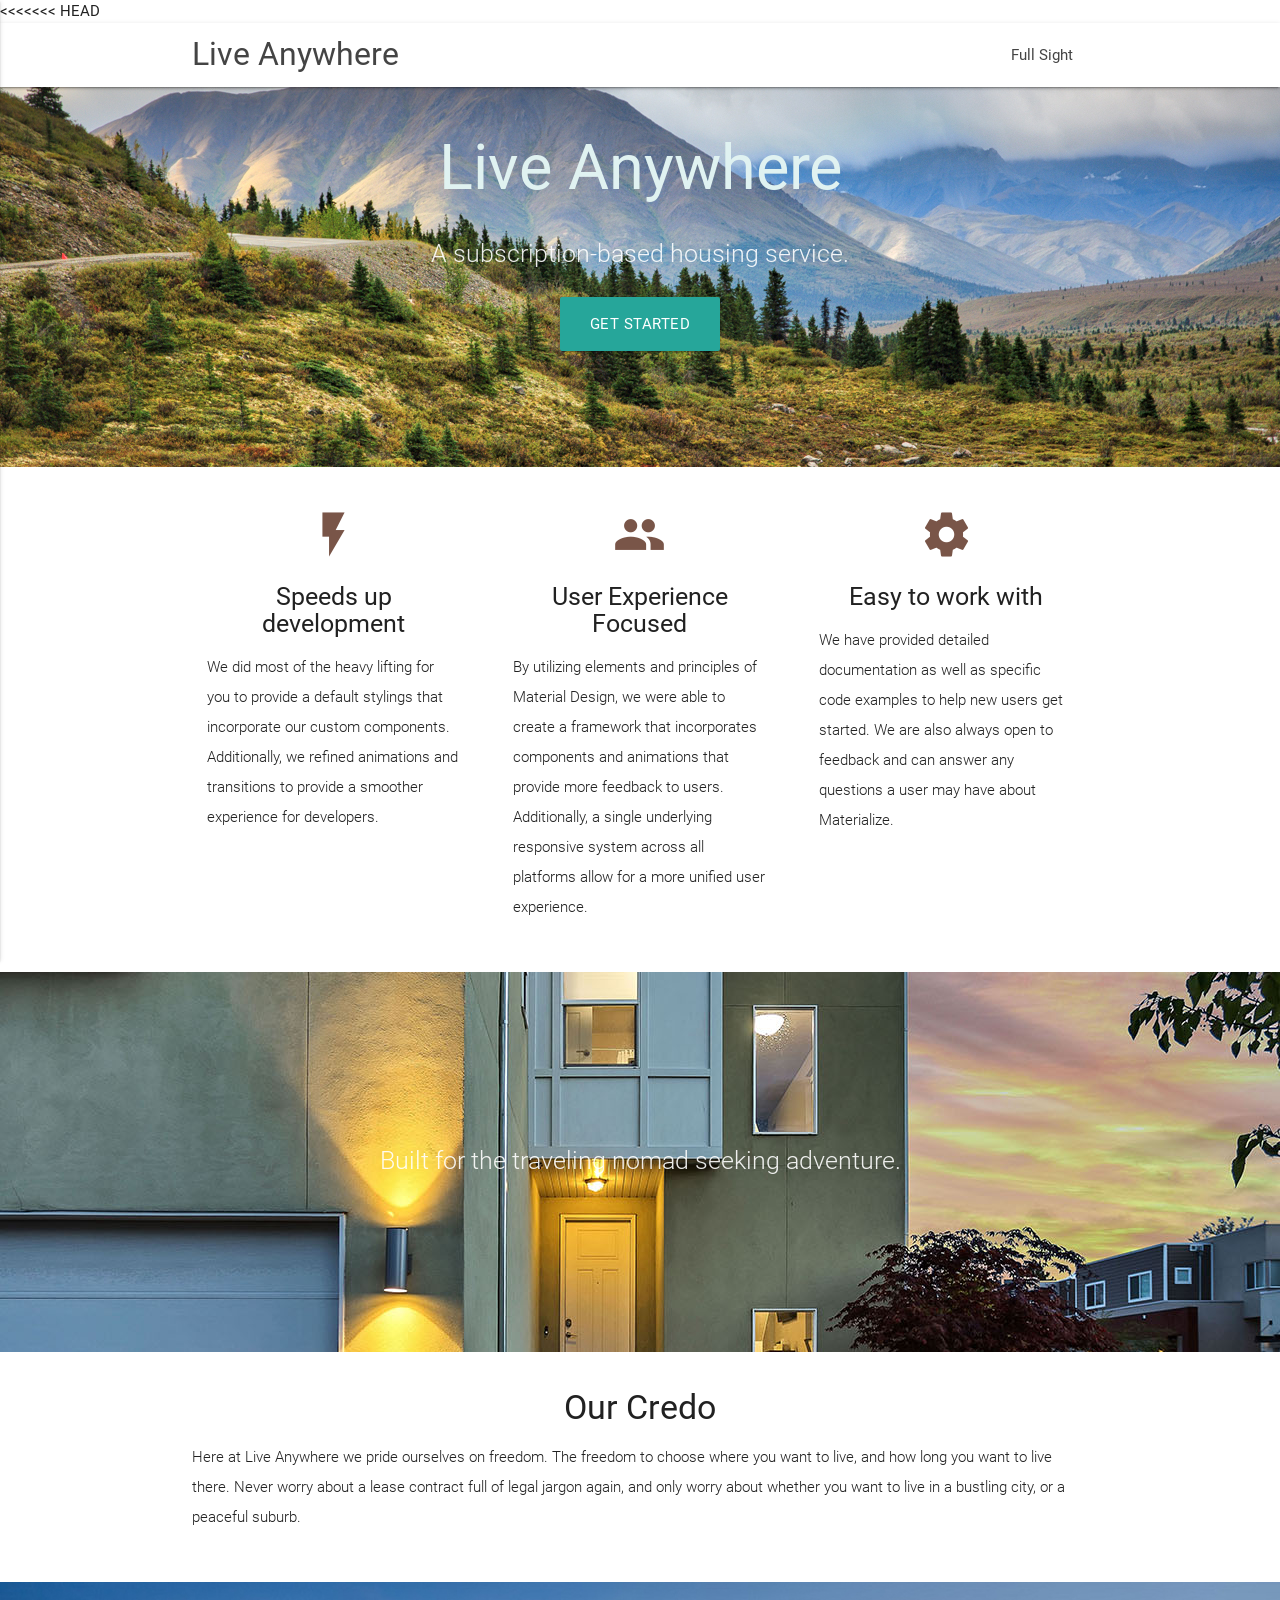
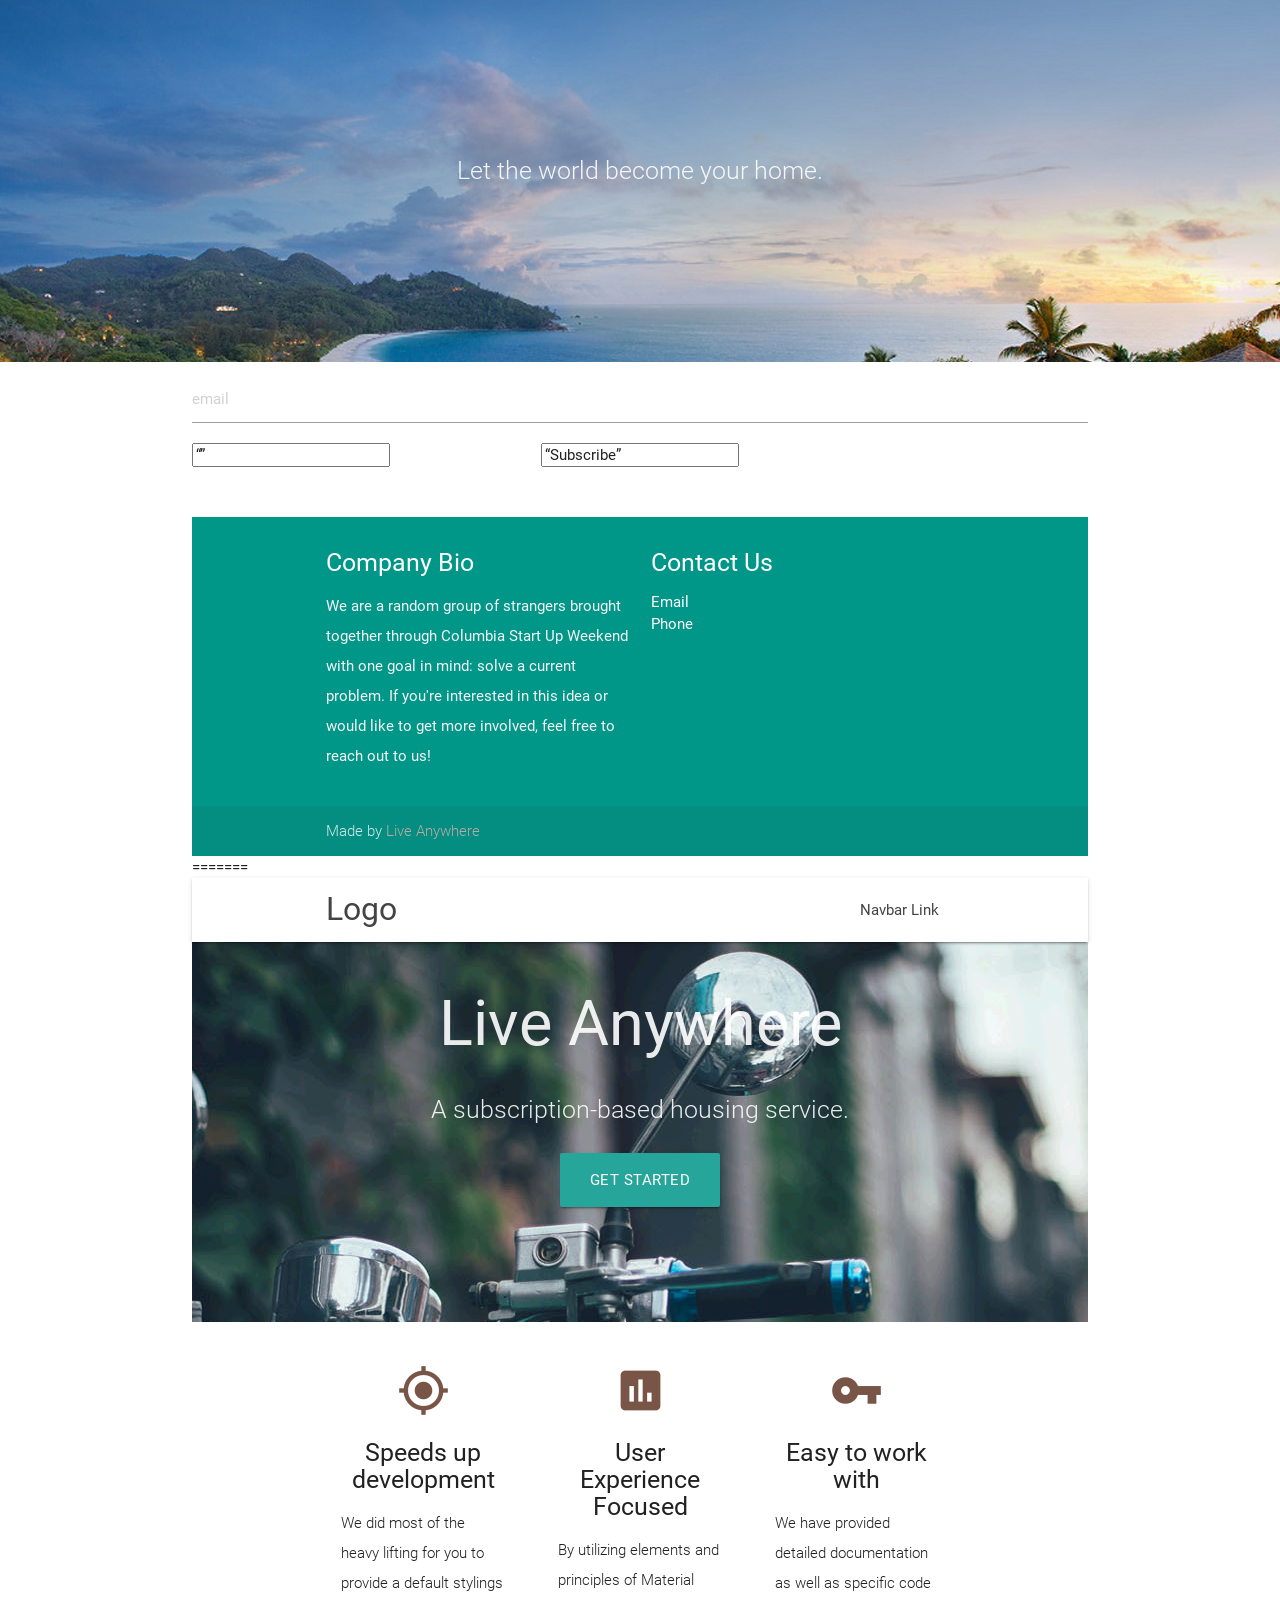
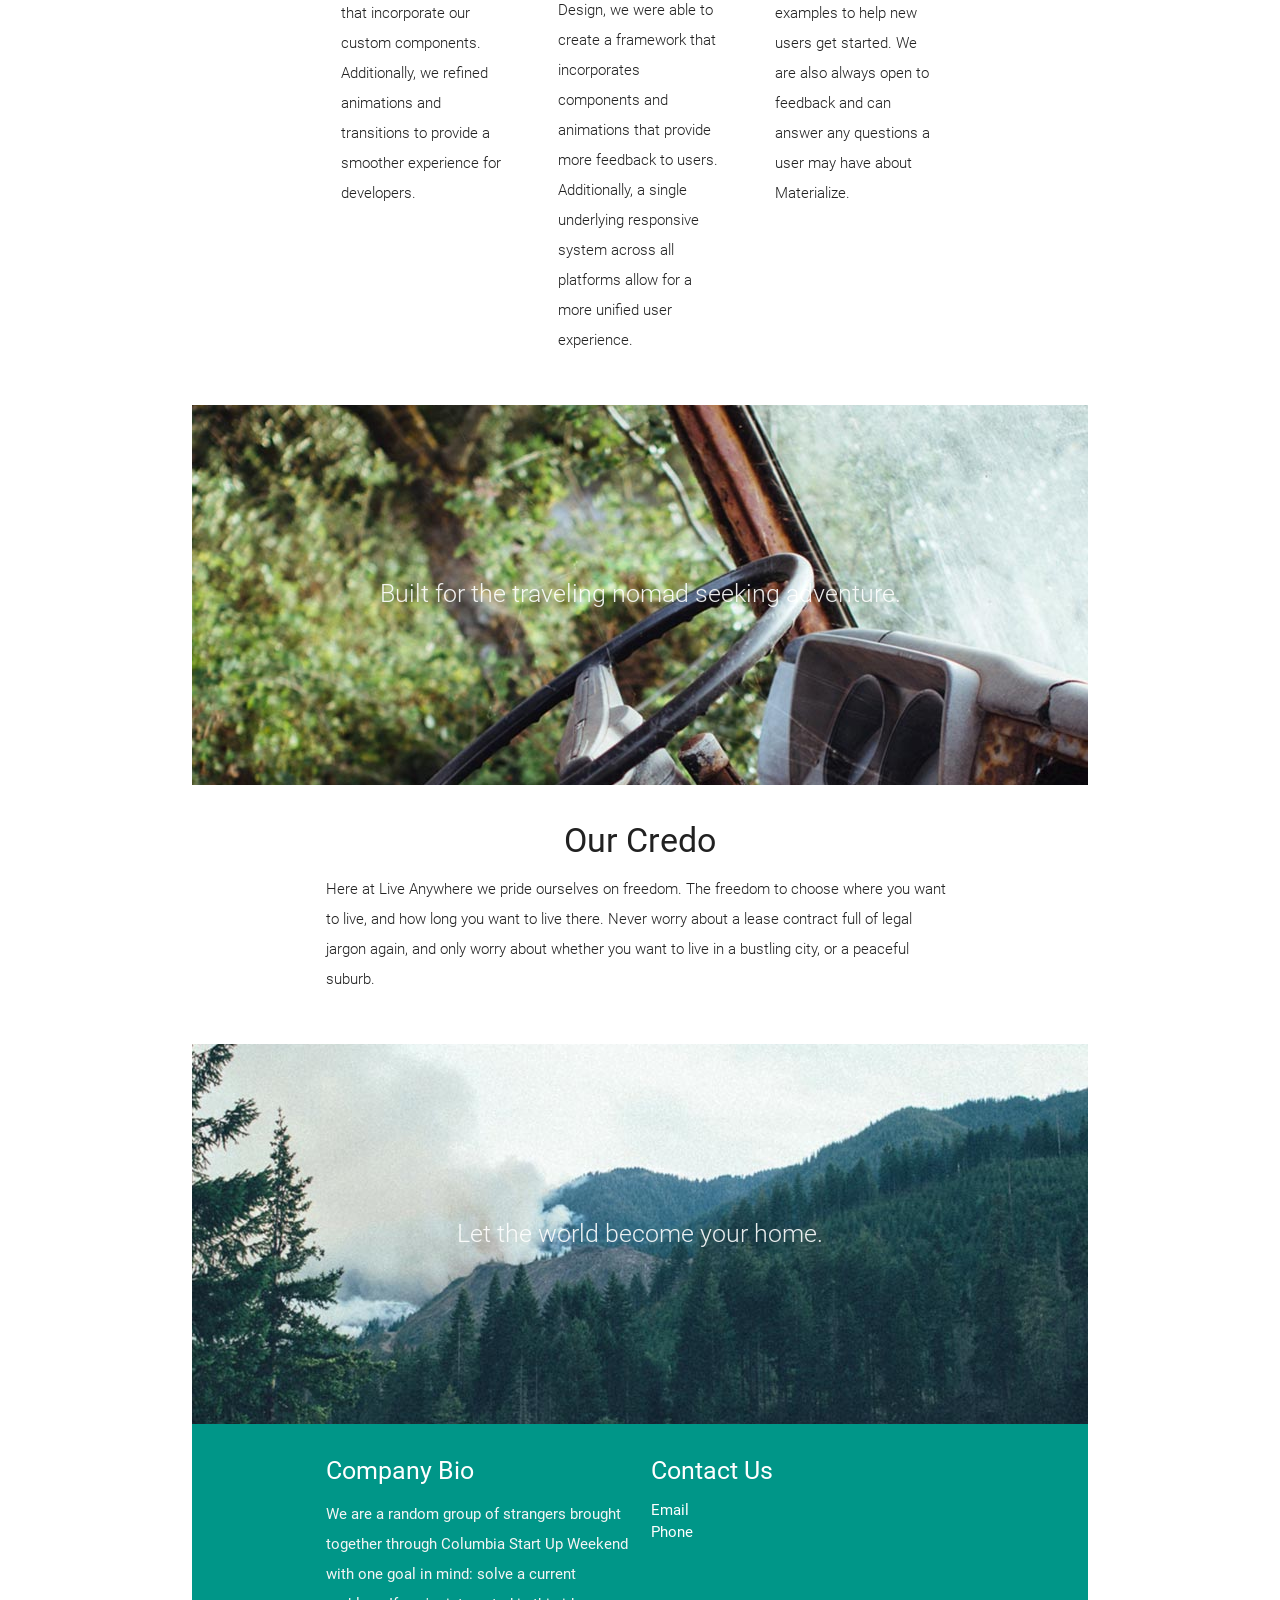
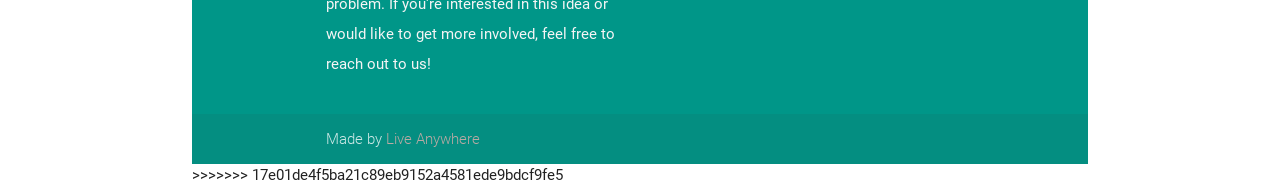
==== commit 1e872116: "merge conflict" ====
--- a/index.html
+++ b/index.html
@@ -1,3 +1,4 @@
+<<<<<<< HEAD
 <!DOCTYPE html>
 <html lang="en">
 <head>
@@ -186,3 +187,163 @@
 
   </body>
 </html>
+=======
+<!DOCTYPE html>
+<html lang="en">
+<head>
+  <meta http-equiv="Content-Type" content="text/html; charset=UTF-8"/>
+  <meta name="viewport" content="width=device-width, initial-scale=1"/>
+  <title>Live Anywhere</title>
+
+  <!-- CSS  -->
+  <link href="https://fonts.googleapis.com/icon?family=Material+Icons" rel="stylesheet">
+  <link href="css/materialize.css" type="text/css" rel="stylesheet" media="screen,projection"/>
+  <link href="css/style.css" type="text/css" rel="stylesheet" media="screen,projection"/>
+</head>
+<body>
+  <nav class="white" role="navigation">
+    <div class="nav-wrapper container">
+      <a id="logo-container" href="#" class="brand-logo">Logo</a>
+      <ul class="right hide-on-med-and-down">
+        <li><a href="#">Navbar Link</a></li>
+      </ul>
+
+      <ul id="nav-mobile" class="side-nav">
+        <li><a href="#">Navbar Link</a></li>
+      </ul>
+      <a href="#" data-activates="nav-mobile" class="button-collapse"><i class="material-icons">menu</i></a>
+    </div>
+  </nav>
+
+  <div id="index-banner" class="parallax-container">
+    <div class="section no-pad-bot">
+      <div class="container">
+        <br><br>
+        <h1 class="header center">Live Anywhere</h1>
+        <div class="row center">
+          <h5 class="header col s12 light">A subscription-based housing service.</h5>
+        </div>
+        <div class="row center">
+          <a href="http://materializecss.com/getting-started.html" id="download-button" class="btn-large waves-effect waves-light teal lighten-1">Get Started</a>
+        </div>
+        <br><br>
+
+      </div>
+    </div>
+    <div class="parallax"><img src="background1.jpg" alt="Unsplashed background img 1"></div>
+  </div>
+
+  <div class="container">
+    <div class="section">
+
+      <!--   Icon Section   -->
+      <div class="row">
+        <div class="col s12 m4">
+          <div class="icon-block">
+            <h2 class="center brown-text"><i class="material-icons">my_location</i></h2>
+            <h5 class="center">Speeds up development</h5>
+
+            <p class="light">We did most of the heavy lifting for you to provide a default stylings that incorporate our custom components. Additionally, we refined animations and transitions to provide a smoother experience for developers.</p>
+          </div>
+        </div>
+
+        <div class="col s12 m4">
+          <div class="icon-block">
+            <h2 class="center brown-text"><i class="material-icons">insert_chart</i></h2>
+            <h5 class="center">User Experience Focused</h5>
+
+            <p class="light">By utilizing elements and principles of Material Design, we were able to create a framework that incorporates components and animations that provide more feedback to users. 
+              Additionally, a single underlying responsive system across all platforms allow for a more unified user experience.</p>
+          </div>
+        </div>
+
+        <div class="col s12 m4">
+          <div class="icon-block">
+            <h2 class="center brown-text"><i class="material-icons">vpn_key</i></h2>
+            <h5 class="center">Easy to work with</h5>
+
+            <p class="light">We have provided detailed documentation as well as specific code examples to help new users get started. 
+              We are also always open to feedback and can answer any questions a user may have about Materialize.</p>
+          </div>
+        </div>
+      </div>
+
+    </div>
+  </div>
+
+
+  <div class="parallax-container valign-wrapper">
+    <div class="section no-pad-bot">
+      <div class="container">
+        <div class="row center">
+          <h5 class="header col s12 light">Built for the traveling nomad seeking adventure.</h5>
+        </div>
+      </div>
+    </div>
+    <div class="parallax"><img src="background2.jpg" alt="Unsplashed background img 2"></div>
+  </div>
+
+  <div class="container">
+    <div class="section">
+
+      <div class="row">
+        <div class="col s12 center">
+          <h3><i class="mdi-content-send brown-text"></i></h3>
+          <h4>Our Credo</h4>
+          <p class="left-align light">Here at Live Anywhere we pride ourselves on freedom. 
+            The freedom to choose where you want to live, and how long you want to live there. 
+            Never worry about a lease contract full of legal jargon again, 
+            and only worry about whether you want to live in a bustling city, or a peaceful suburb.</p>
+        </div>
+      </div>
+
+    </div>
+  </div>
+
+
+  <div class="parallax-container valign-wrapper">
+    <div class="section no-pad-bot">
+      <div class="container">
+        <div class="row center">
+          <h5 class="header col s12 light">Let the world become your home.</h5>
+        </div>
+      </div>
+    </div>
+    <div class="parallax"><img src="background3.jpg" alt="Unsplashed background img 3"></div>
+  </div>
+
+  <footer class="page-footer teal">
+    <div class="container">
+      <div class="row">
+        <div class="col l6 s12">
+          <h5 class="white-text">Company Bio</h5>
+          <p class="grey-text text-lighten-4">We are a random group of strangers brought together through Columbia Start Up Weekend with one goal in mind: solve a current problem.
+             If you're interested in this idea or would like to get more involved, feel free to reach out to us!</p>
+
+
+        </div>
+        <div class="col l3 s12">
+          <h5 class="white-text">Contact Us</h5>
+          <ul>
+            <li><a class="white-text" href="#!">Email</a></li>
+            <li><a class="white-text" href="#!">Phone</a></li>
+          </ul>
+        </div>
+      </div>
+    </div>
+    <div class="footer-copyright">
+      <div class="container">
+      Made by <a class="brown-text text-lighten-3">Live Anywhere</a>
+      </div>
+    </div>
+  </footer>
+
+
+  <!--  Scripts-->
+  <script src="https://code.jquery.com/jquery-2.1.1.min.js"></script>
+  <script src="js/materialize.js"></script>
+  <script src="js/init.js"></script>
+
+  </body>
+</html>
+>>>>>>> 17e01de4f5ba21c89eb9152a4581ede9bdcf9fe5
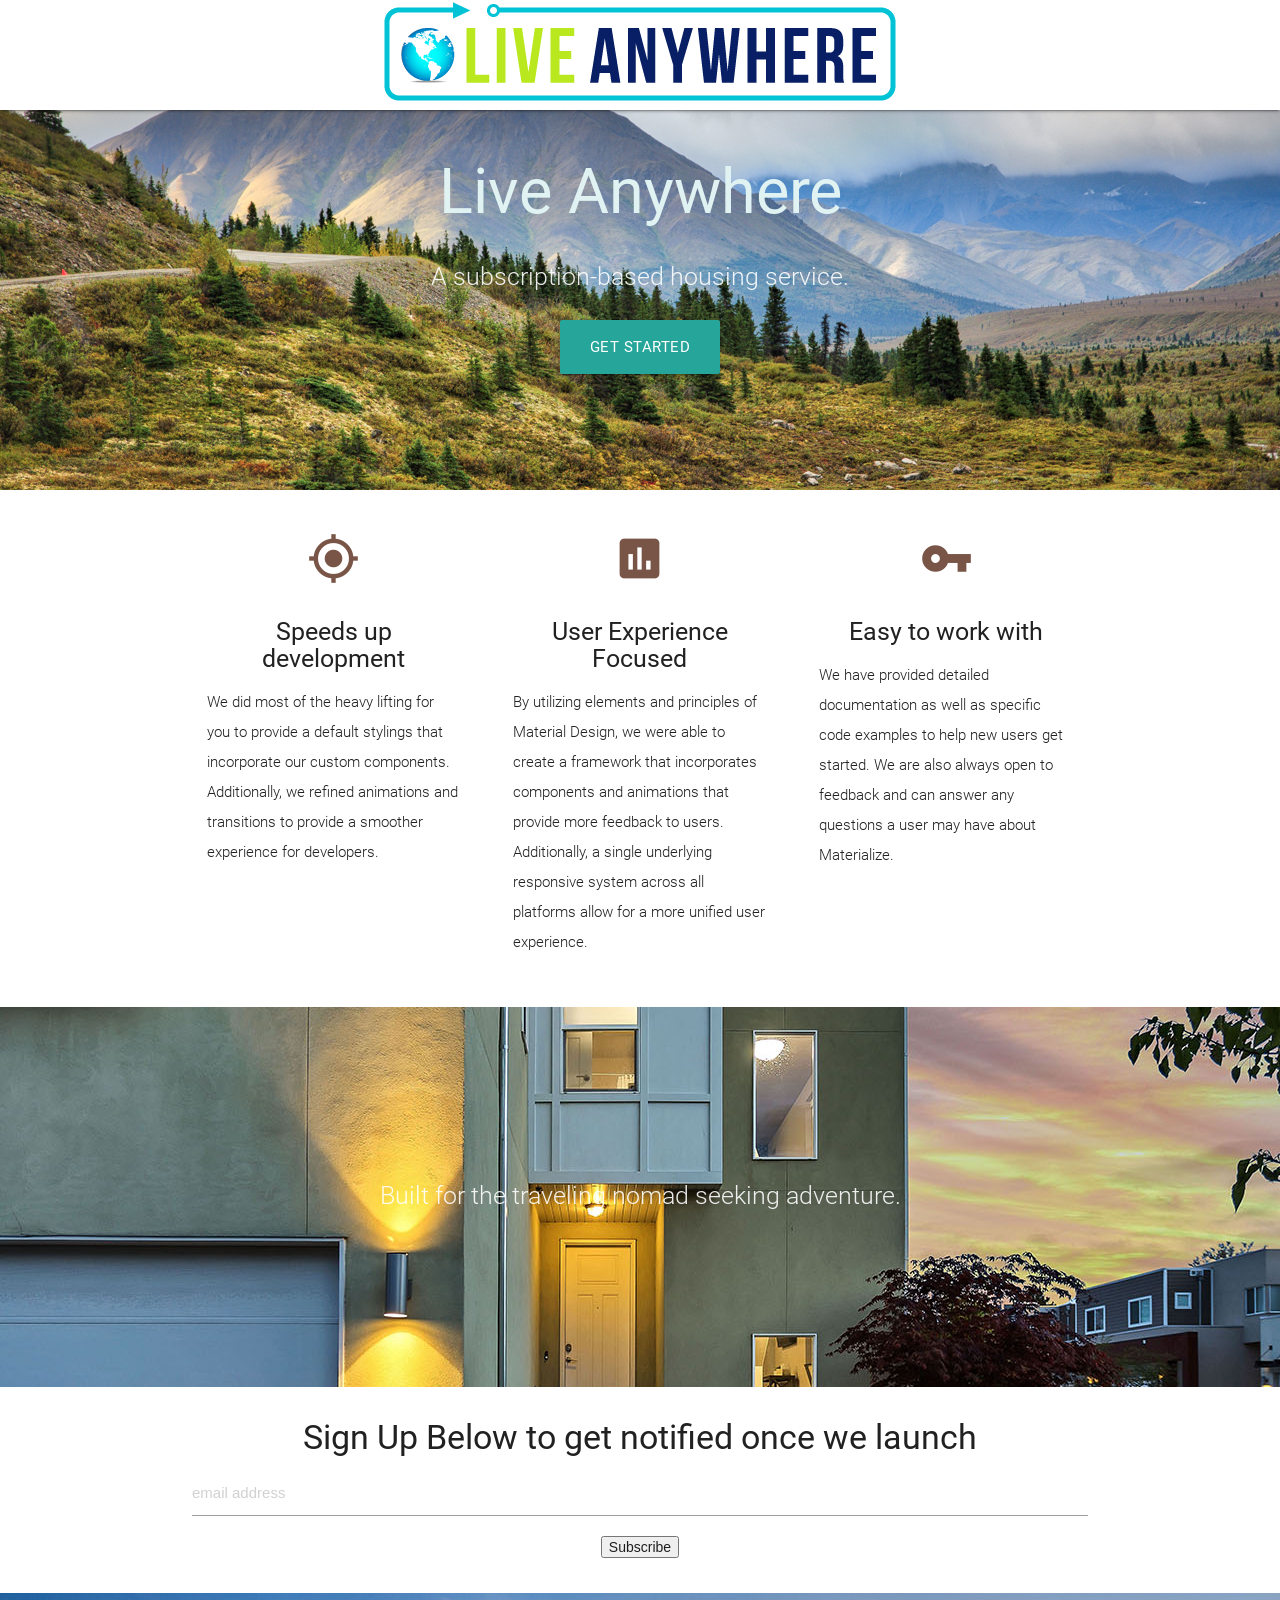
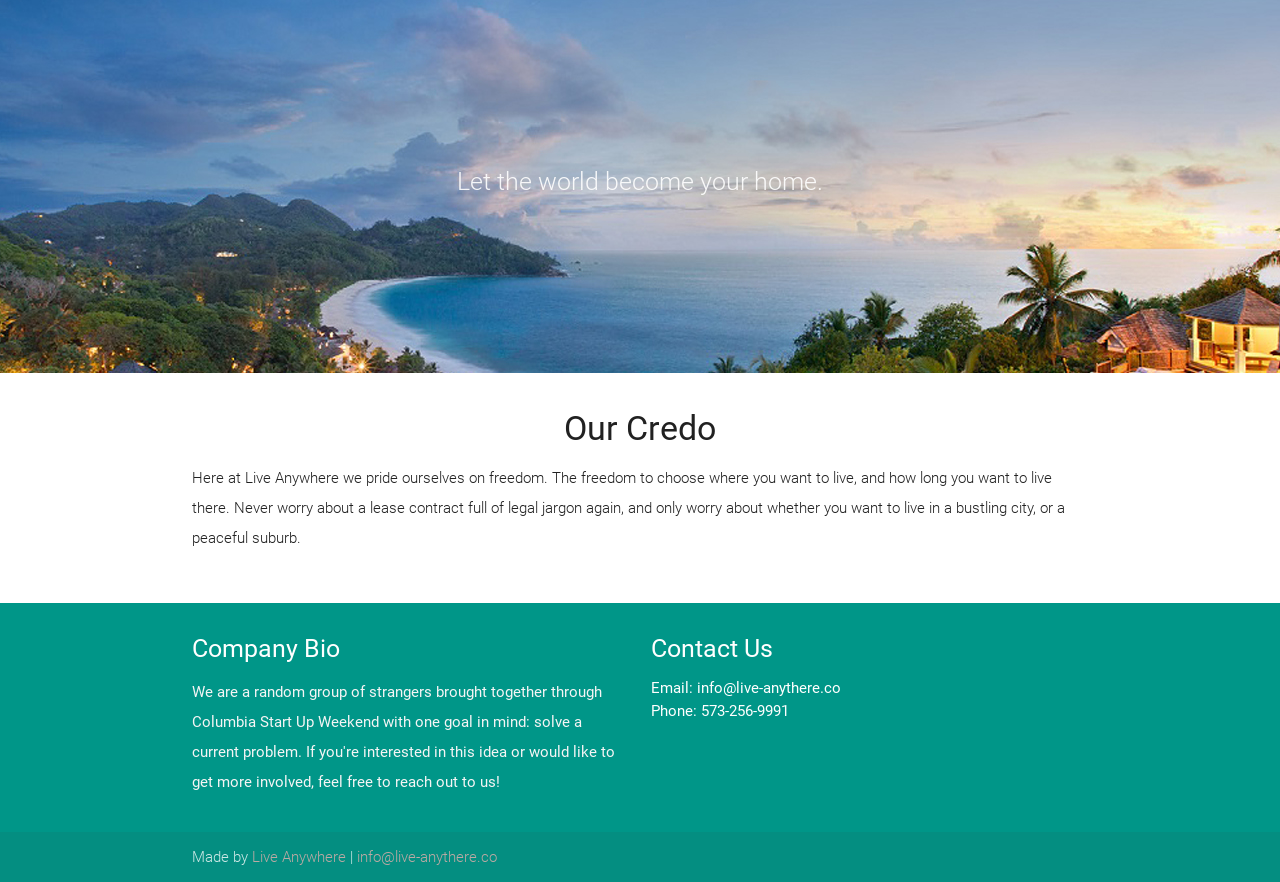
==== commit c44f18a2: "pre-launch updates" ====
--- a/index.html
+++ b/index.html
@@ -1,20 +1,35 @@
-<<<<<<< HEAD
 <!DOCTYPE html>
 <html lang="en">
 <head>
   <meta http-equiv="Content-Type" content="text/html; charset=UTF-8"/>
   <meta name="viewport" content="width=device-width, initial-scale=1"/>
   <title>Live Anywhere</title>
-
+  <link rel="apple-touch-icon" sizes="180x180" href="/apple-touch-icon.png">
+  <link rel="icon" type="image/png" sizes="32x32" href="/favicon-32x32.png">
+  <link rel="icon" type="image/png" sizes="16x16" href="/favicon-16x16.png">
+  <link rel="manifest" href="/manifest.json">
+  <link rel="mask-icon" href="/safari-pinned-tab.svg" color="#5bbad5">
+  <meta name="theme-color" content="#ffffff">
   <!-- CSS  -->
   <link href="https://fonts.googleapis.com/icon?family=Material+Icons" rel="stylesheet">
   <link href="css/materialize.css" type="text/css" rel="stylesheet" media="screen,projection"/>
   <link href="css/style.css" type="text/css" rel="stylesheet" media="screen,projection"/>
+  <!-- Global Site Tag (gtag.js) - Google Analytics -->
+<script async src="https://www.googletagmanager.com/gtag/js?id=UA-107698072-1"></script>
+<script>
+  window.dataLayer = window.dataLayer || [];
+  function gtag(){dataLayer.push(arguments);}
+  gtag('js', new Date());
+
+  gtag('config', 'UA-107698072-1');
+</script>
+
 </head>
 <body>
-  <nav class="white" role="navigation">
-    <div class="nav-wrapper container">
-      <a id="logo-container" href="index.html" class="brand-logo">Live Anywhere</a>
+  <nav class="white live-nav" role="navigation">
+    <div class="nav-wrapper container ">
+   <img src="logo.png" class="logo" alt="">
+      <!-- <a id="logo-container" href="index.html" class="brand-logo">Live Anywhere</a>
       <ul class="right hide-on-med-and-down">
         <li><a href="#">Full Sight</a></li>
       </ul>
@@ -22,7 +37,7 @@
       <ul id="nav-mobile" class="side-nav">
         <li><a href="#">Navbar Link</a></li>
       </ul>
-      <a href="#" data-activates="nav-mobile" class="button-collapse"><i class="material-icons">menu</i></a>
+      <a href="#" data-activates="nav-mobile" class="button-collapse"><i class="material-icons">menu</i></a> -->
     </div>
   </nav>
 
@@ -30,17 +45,19 @@
     <div class="section no-pad-bot">
       <div class="container">
         <br><br>
+
         <h1 class="header center teal-text text-lighten-5">Live Anywhere</h1>
         <div class="row center">
           <h5 class="header col s12 light">A subscription-based housing service.</h5>
         </div>
         <div class="row center">
-          <a href="http://materializecss.com/getting-started.html" id="download-button" class="btn-large waves-effect waves-light teal lighten-1">Get Started</a>
+          <a href="#signup" id="download-button" class="btn-large waves-effect waves-light teal lighten-1">Get Started</a>
         </div>
         <br><br>
 
       </div>
     </div>
+
     <div class="parallax"><img src="savage-rive.jpg" ></div>
   </div>
 
@@ -52,7 +69,7 @@
       <div class="row">
         <div class="col s12 m4">
           <div class="icon-block">
-            <h2 class="center brown-text"><i class="material-icons">flash_on</i></h2>
+            <h2 class="center brown-text"><i class="material-icons">my_location</i></h2>
             <h5 class="center">Speeds up development</h5>
 
             <p class="light">We did most of the heavy lifting for you to provide a default stylings that incorporate our custom components. Additionally, we refined animations and transitions to provide a smoother experience for developers.</p>
@@ -61,20 +78,21 @@
 
         <div class="col s12 m4">
           <div class="icon-block">
-            <h2 class="center brown-text"><i class="material-icons">group</i></h2>
+            <h2 class="center brown-text"><i class="material-icons">insert_chart</i></h2>
             <h5 class="center">User Experience Focused</h5>
 
-            <p class="light">By utilizing elements and principles of Material Design, we were able to create a framework that incorporates components and animations that provide more feedback to users. 
+
+            <p class="light">By utilizing elements and principles of Material Design, we were able to create a framework that incorporates components and animations that provide more feedback to users.
               Additionally, a single underlying responsive system across all platforms allow for a more unified user experience.</p>
           </div>
         </div>
 
         <div class="col s12 m4">
           <div class="icon-block">
-            <h2 class="center brown-text"><i class="material-icons">settings</i></h2>
+            <h2 class="center brown-text"><i class="material-icons">vpn_key</i></h2>
             <h5 class="center">Easy to work with</h5>
-
-            <p class="light">We have provided detailed documentation as well as specific code examples to help new users get started. 
+
+            <p class="light">We have provided detailed documentation as well as specific code examples to help new users get started.
               We are also always open to feedback and can answer any questions a user may have about Materialize.</p>
           </div>
         </div>
@@ -92,66 +110,72 @@
         </div>
       </div>
     </div>
+
     <div class="parallax"><img src="coolHouseFixed.jpg"></div>
   </div>
 
-  <div class="container">
+
+  <div class="container" id="signup">
     <div class="section">
-
       <div class="row">
         <div class="col s12 center">
-          <h3><i class="mdi-content-send brown-text"></i></h3>
-          <h4>Our Credo</h4>
-          <p class="left-align light">Here at Live Anywhere we pride ourselves on freedom. 
-            The freedom to choose where you want to live, and how long you want to live there. 
-            Never worry about a lease contract full of legal jargon again, 
-            and only worry about whether you want to live in a bustling city, or a peaceful suburb.</p>
-        </div>
-      </div>
-
-    </div>
-  </div>
-
-
-  <div class="parallax-container valign-wrapper">
-    <div class="section no-pad-bot">
-      <div class="container">
-        <div class="row center">
-          <h5 class="header col s12 light">Let the world become your home.</h5>
-        </div>
-      </div>
-    </div>
-    <div class="parallax"><img src="islandHouse.jpg"></div>
-  </div>
-
-  <div class="container">
-    <div class="section">
-      <div class="row">
-        <div class="col s12 center">
+            <h4>Sign Up Below to get notified once we launch</h4>
             <!-- Begin MailChimp Signup Form -->
-<link href=“//cdn-images.mailchimp.com/embedcode/horizontal-slim-10_7.css” rel=“stylesheet” type=“text/css”>
-<style type=“text/css”>
+<link href="//cdn-images.mailchimp.com/embedcode/horizontal-slim-10_7.css" rel="stylesheet" type="text/css">
+<style type="text/css">
     #mc_embed_signup{background:#fff; clear:left; font:14px Helvetica,Arial,sans-serif; width:100%;}
     /* Add your own MailChimp form style overrides in your site stylesheet or in this style block.
        We recommend moving this block and the preceding CSS link to the HEAD of your HTML file. */
 </style>
 <div id="mc_embed_signup">
-<form action=“//live-anywhere.us16.list-manage.com/subscribe/post?u=a756c9462d5eab1e1a1fdbb61&amp;id=da4abc8f0b” method="post" id="mc-embedded-subscribe-form" name="mc-embedded-subscribe-form" class="validate" target="blank" novalidate>
-   <div id=“mc_embed_signup_scroll”>
-    
-    <input type="email" value="" name="EMAIL" class="email" id="mce-EMAIL" placeholder="email" address” required>
+<form action="//live-anywhere.us16.list-manage.com/subscribe/post?u=a756c9462d5eab1e1a1fdbb61&amp;id=da4abc8f0b" method="post" id="mc-embedded-subscribe-form" name="mc-embedded-subscribe-form" class="validate" target="blank" novalidate>
+   <div id="mc_embed_signup_scroll">
+
+    <input type="email" value="" name="EMAIL" class="email" id="mce-EMAIL" placeholder="email address" required>
    <!-- real people should not fill this in and expect good things - do not remove this or risk form bot signups-->
-   <div style="position: absolute"; "left: -5000px;” "aria-hidden=“true”><input type=“text” name=“b_a756c9462d5eab1e1a1fdbb61_da4abc8f0b” tabindex=“-1” value=“”></div>
-   <div class=“clear”><input type=“submit” value=“Subscribe” name=“subscribe” id=“mc-embedded-subscribe” class=“button”></div>
+   <div style="position: absolute; left: -5000px;" aria-hidden="true"><input type="text" name="b_a756c9462d5eab1e1a1fdbb61_da4abc8f0b" tabindex="-1" value=""></div>
+   <div class="clear"><input type="submit" value="Subscribe" name="subscribe" id="mc-embedded-subscribe" class="button"></div>
    </div>
 </form>
 </div>
-
+</div>
+  </div>
 <!--End mc_embed_signup-->
         </div>
       </div>
+
+
+  <div class="parallax-container valign-wrapper">
+    <div class="section no-pad-bot">
+      <div class="container">
+        <div class="row center">
+          <h5 class="header col s12 light">Let the world become your home.</h5>
+        </div>
+      </div>
+    </div>
+
+    <div class="parallax"><img src="islandHouse.jpg"></div>
+  </div>
+  <div class="container">
+    <div class="section">
+
+      <div class="row">
+        <div class="col s12 center">
+          <h3><i class="mdi-content-send brown-text"></i></h3>
+          <h4>Our Credo</h4>
+
+          <p class="left-align light">Here at Live Anywhere we pride ourselves on freedom.
+            The freedom to choose where you want to live, and how long you want to live there.
+            Never worry about a lease contract full of legal jargon again,
+            and only worry about whether you want to live in a bustling city, or a peaceful suburb.</p>
+        </div>
+      </div>
+
+    </div>
+  </div>
+
     </section>
-  </div>
+
 
   <footer class="page-footer teal">
     <div class="container">
@@ -166,15 +190,15 @@
         <div class="col l3 s12">
           <h5 class="white-text">Contact Us</h5>
           <ul>
-            <li><a class="white-text" href="#!">Email</a></li>
-            <li><a class="white-text" href="#!">Phone</a></li>
+            <li><a class="white-text" href="mailto:info@live-anywhere.co">Email: info@live-anythere.co</a></li>
+            <li><a class="white-text" href="tel:5732569991">Phone: 573-256-9991</a></li>
           </ul>
         </div>
       </div>
     </div>
     <div class="footer-copyright">
       <div class="container">
-      Made by <a class="brown-text text-lighten-3">Live Anywhere</a>
+      Made by <a class="brown-text text-lighten-3">Live Anywhere</a> | <a class="brown-text text-lighten-3" href="mailto:info@live-anywhere.co">info@live-anythere.co</a>
       </div>
     </div>
   </footer>
@@ -187,163 +211,3 @@
 
   </body>
 </html>
-=======
-<!DOCTYPE html>
-<html lang="en">
-<head>
-  <meta http-equiv="Content-Type" content="text/html; charset=UTF-8"/>
-  <meta name="viewport" content="width=device-width, initial-scale=1"/>
-  <title>Live Anywhere</title>
-
-  <!-- CSS  -->
-  <link href="https://fonts.googleapis.com/icon?family=Material+Icons" rel="stylesheet">
-  <link href="css/materialize.css" type="text/css" rel="stylesheet" media="screen,projection"/>
-  <link href="css/style.css" type="text/css" rel="stylesheet" media="screen,projection"/>
-</head>
-<body>
-  <nav class="white" role="navigation">
-    <div class="nav-wrapper container">
-      <a id="logo-container" href="#" class="brand-logo">Logo</a>
-      <ul class="right hide-on-med-and-down">
-        <li><a href="#">Navbar Link</a></li>
-      </ul>
-
-      <ul id="nav-mobile" class="side-nav">
-        <li><a href="#">Navbar Link</a></li>
-      </ul>
-      <a href="#" data-activates="nav-mobile" class="button-collapse"><i class="material-icons">menu</i></a>
-    </div>
-  </nav>
-
-  <div id="index-banner" class="parallax-container">
-    <div class="section no-pad-bot">
-      <div class="container">
-        <br><br>
-        <h1 class="header center">Live Anywhere</h1>
-        <div class="row center">
-          <h5 class="header col s12 light">A subscription-based housing service.</h5>
-        </div>
-        <div class="row center">
-          <a href="http://materializecss.com/getting-started.html" id="download-button" class="btn-large waves-effect waves-light teal lighten-1">Get Started</a>
-        </div>
-        <br><br>
-
-      </div>
-    </div>
-    <div class="parallax"><img src="background1.jpg" alt="Unsplashed background img 1"></div>
-  </div>
-
-  <div class="container">
-    <div class="section">
-
-      <!--   Icon Section   -->
-      <div class="row">
-        <div class="col s12 m4">
-          <div class="icon-block">
-            <h2 class="center brown-text"><i class="material-icons">my_location</i></h2>
-            <h5 class="center">Speeds up development</h5>
-
-            <p class="light">We did most of the heavy lifting for you to provide a default stylings that incorporate our custom components. Additionally, we refined animations and transitions to provide a smoother experience for developers.</p>
-          </div>
-        </div>
-
-        <div class="col s12 m4">
-          <div class="icon-block">
-            <h2 class="center brown-text"><i class="material-icons">insert_chart</i></h2>
-            <h5 class="center">User Experience Focused</h5>
-
-            <p class="light">By utilizing elements and principles of Material Design, we were able to create a framework that incorporates components and animations that provide more feedback to users. 
-              Additionally, a single underlying responsive system across all platforms allow for a more unified user experience.</p>
-          </div>
-        </div>
-
-        <div class="col s12 m4">
-          <div class="icon-block">
-            <h2 class="center brown-text"><i class="material-icons">vpn_key</i></h2>
-            <h5 class="center">Easy to work with</h5>
-
-            <p class="light">We have provided detailed documentation as well as specific code examples to help new users get started. 
-              We are also always open to feedback and can answer any questions a user may have about Materialize.</p>
-          </div>
-        </div>
-      </div>
-
-    </div>
-  </div>
-
-
-  <div class="parallax-container valign-wrapper">
-    <div class="section no-pad-bot">
-      <div class="container">
-        <div class="row center">
-          <h5 class="header col s12 light">Built for the traveling nomad seeking adventure.</h5>
-        </div>
-      </div>
-    </div>
-    <div class="parallax"><img src="background2.jpg" alt="Unsplashed background img 2"></div>
-  </div>
-
-  <div class="container">
-    <div class="section">
-
-      <div class="row">
-        <div class="col s12 center">
-          <h3><i class="mdi-content-send brown-text"></i></h3>
-          <h4>Our Credo</h4>
-          <p class="left-align light">Here at Live Anywhere we pride ourselves on freedom. 
-            The freedom to choose where you want to live, and how long you want to live there. 
-            Never worry about a lease contract full of legal jargon again, 
-            and only worry about whether you want to live in a bustling city, or a peaceful suburb.</p>
-        </div>
-      </div>
-
-    </div>
-  </div>
-
-
-  <div class="parallax-container valign-wrapper">
-    <div class="section no-pad-bot">
-      <div class="container">
-        <div class="row center">
-          <h5 class="header col s12 light">Let the world become your home.</h5>
-        </div>
-      </div>
-    </div>
-    <div class="parallax"><img src="background3.jpg" alt="Unsplashed background img 3"></div>
-  </div>
-
-  <footer class="page-footer teal">
-    <div class="container">
-      <div class="row">
-        <div class="col l6 s12">
-          <h5 class="white-text">Company Bio</h5>
-          <p class="grey-text text-lighten-4">We are a random group of strangers brought together through Columbia Start Up Weekend with one goal in mind: solve a current problem.
-             If you're interested in this idea or would like to get more involved, feel free to reach out to us!</p>
-
-
-        </div>
-        <div class="col l3 s12">
-          <h5 class="white-text">Contact Us</h5>
-          <ul>
-            <li><a class="white-text" href="#!">Email</a></li>
-            <li><a class="white-text" href="#!">Phone</a></li>
-          </ul>
-        </div>
-      </div>
-    </div>
-    <div class="footer-copyright">
-      <div class="container">
-      Made by <a class="brown-text text-lighten-3">Live Anywhere</a>
-      </div>
-    </div>
-  </footer>
-
-
-  <!--  Scripts-->
-  <script src="https://code.jquery.com/jquery-2.1.1.min.js"></script>
-  <script src="js/materialize.js"></script>
-  <script src="js/init.js"></script>
-
-  </body>
-</html>
->>>>>>> 17e01de4f5ba21c89eb9152a4581ede9bdcf9fe5
--- a/css/style.css
+++ b/css/style.css
@@ -11,7 +11,15 @@
   color: #444;
 }
 
+.live-nav {
+   height: auto;
+text-align: center;
+line-height: 1;
+}
 
+.logo {
+   max-width: 100%;
+}
 p {
   line-height: 2rem;
 }
@@ -55,4 +63,4 @@
 
 footer.page-footer {
   margin: 0;
-}+}
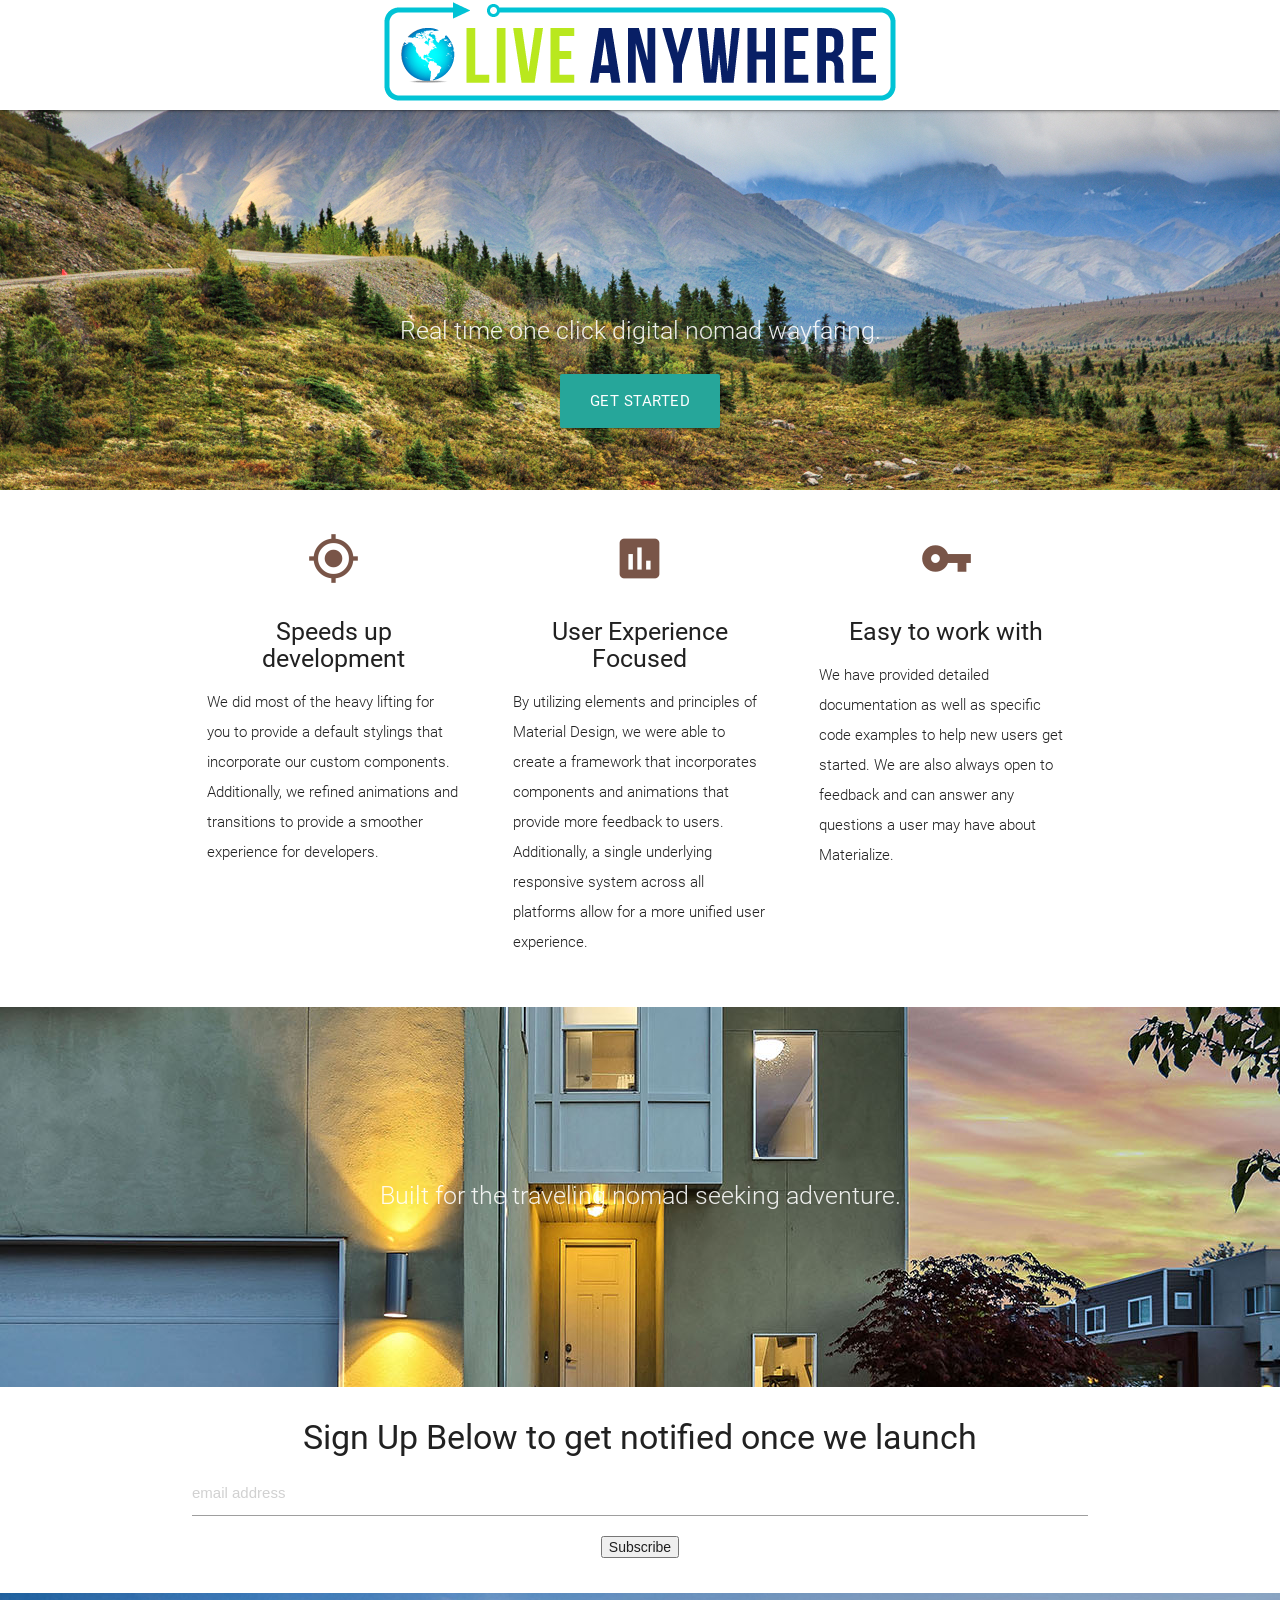
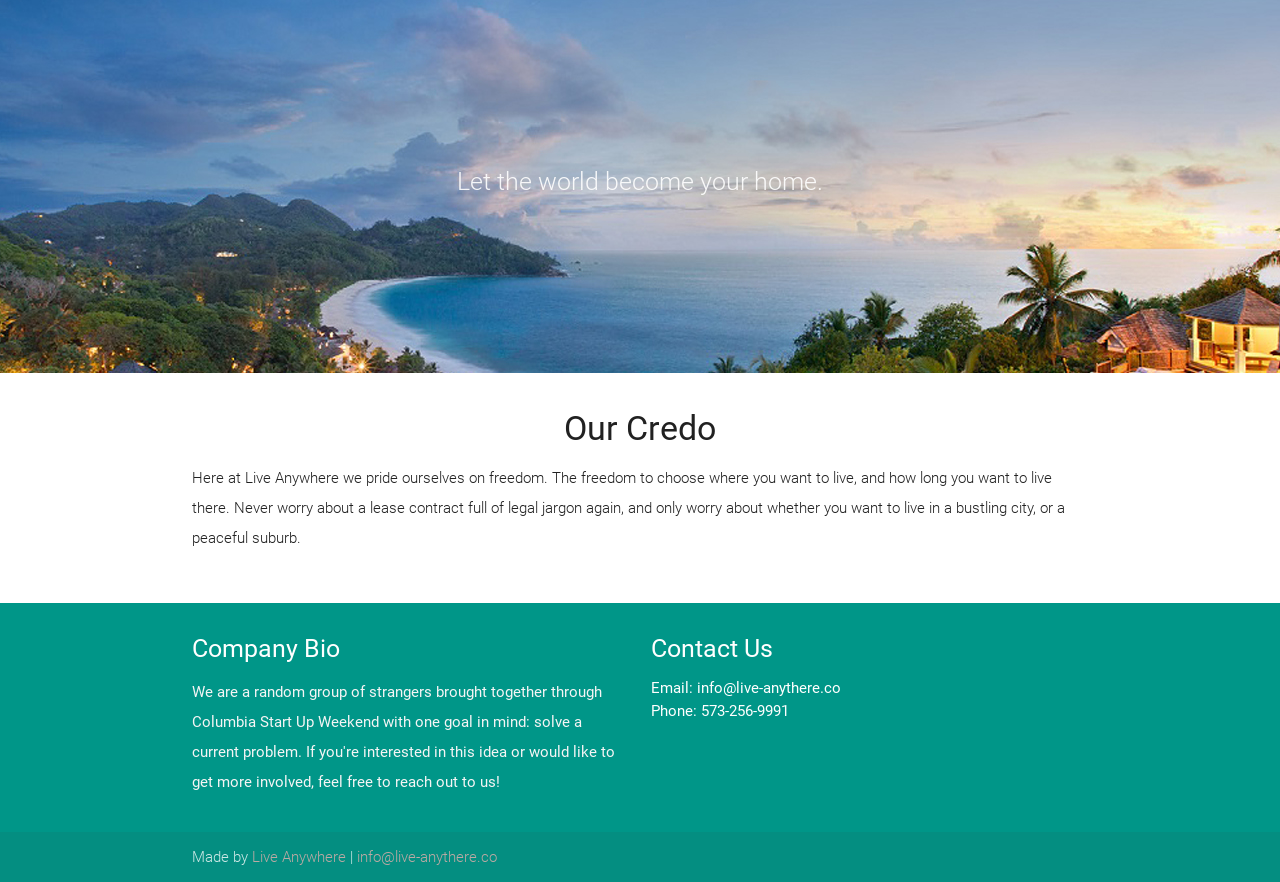
==== commit c1b8b8a2: "header updates" ====
--- a/index.html
+++ b/index.html
@@ -42,13 +42,13 @@
   </nav>
 
   <div id="index-banner" class="parallax-container">
-    <div class="section no-pad-bot">
+    <div class="section no-pad-bot header-section">
       <div class="container">
         <br><br>
 
-        <h1 class="header center teal-text text-lighten-5">Live Anywhere</h1>
-        <div class="row center">
-          <h5 class="header col s12 light">A subscription-based housing service.</h5>
+
+        <div class="row center">
+          <h5 class="header col s12 light">Real time one click digital nomad wayfaring.</h5>
         </div>
         <div class="row center">
           <a href="#signup" id="download-button" class="btn-large waves-effect waves-light teal lighten-1">Get Started</a>
--- a/css/style.css
+++ b/css/style.css
@@ -27,7 +27,9 @@
 .button-collapse {
   color: #26a69a;
 }
-
+.header-section {
+   margin-top: 180px;
+}
 .parallax-container {
   min-height: 380px;
   line-height: 0;
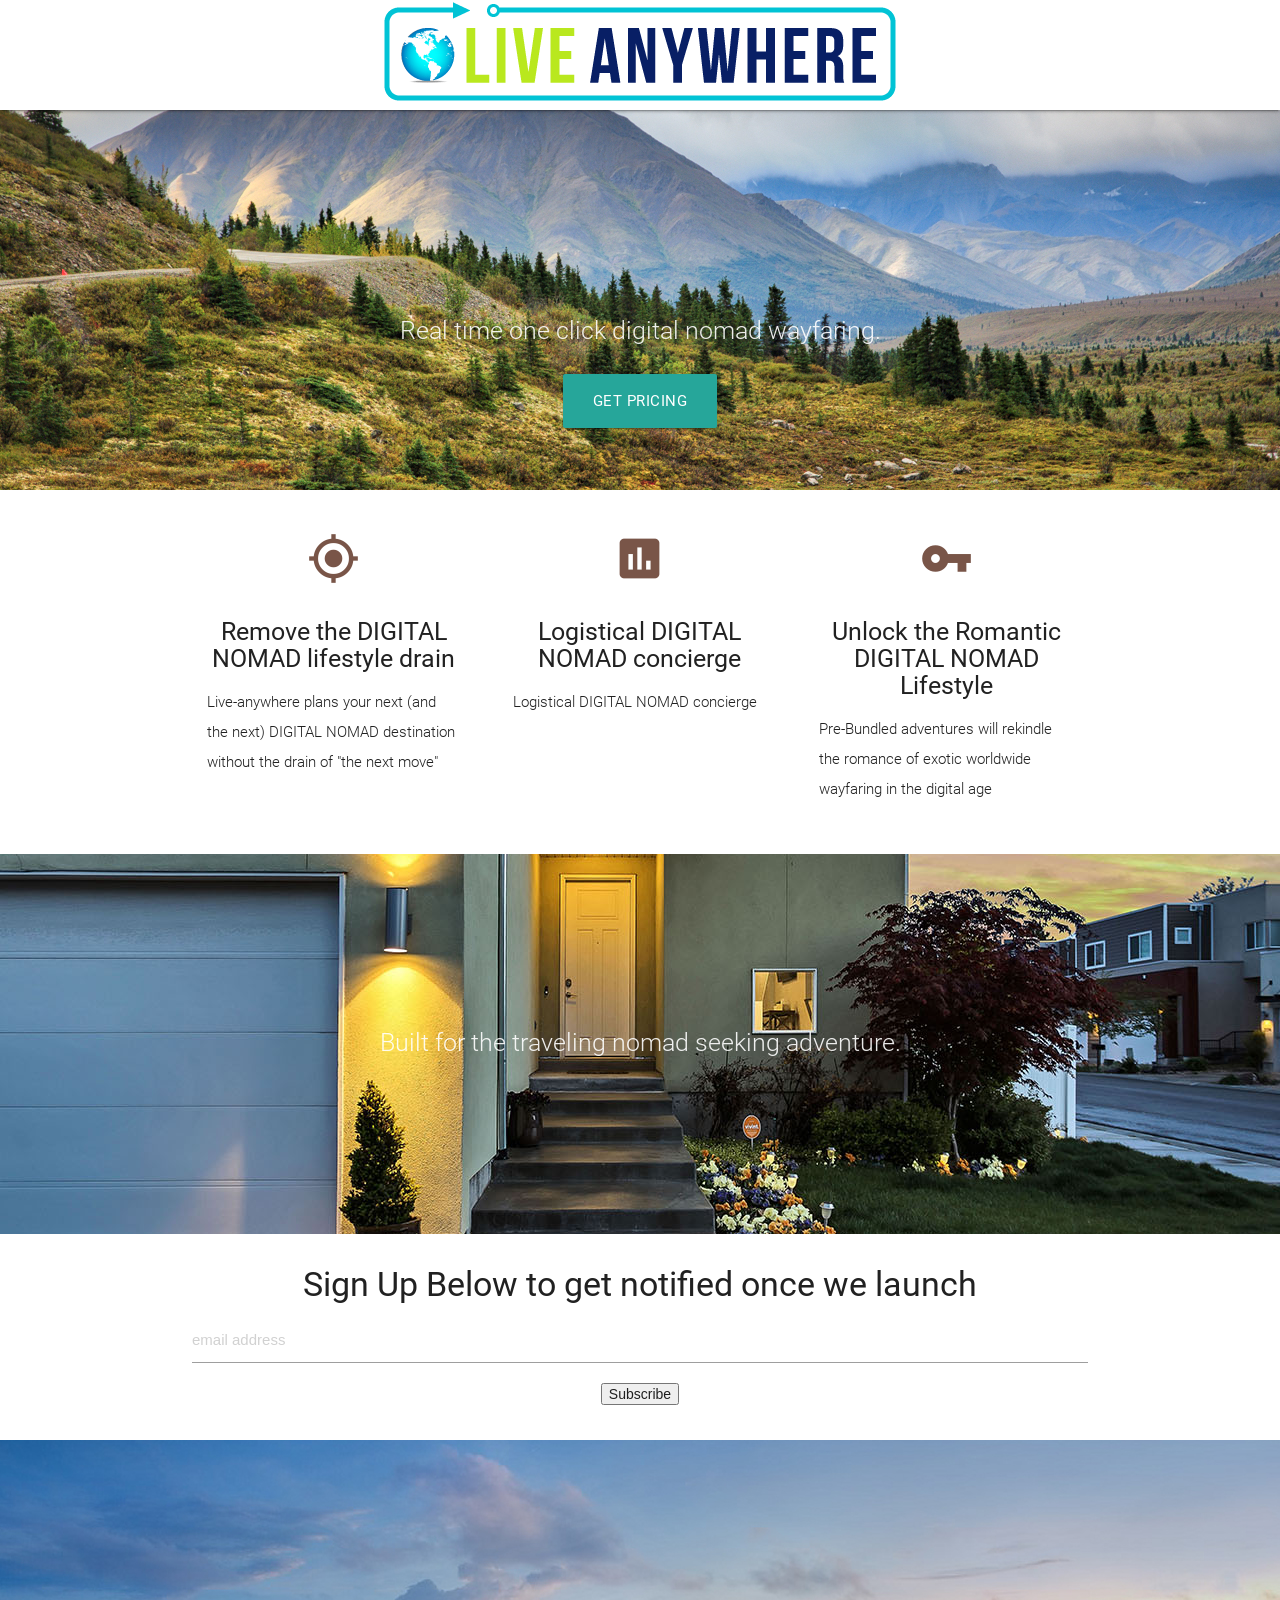
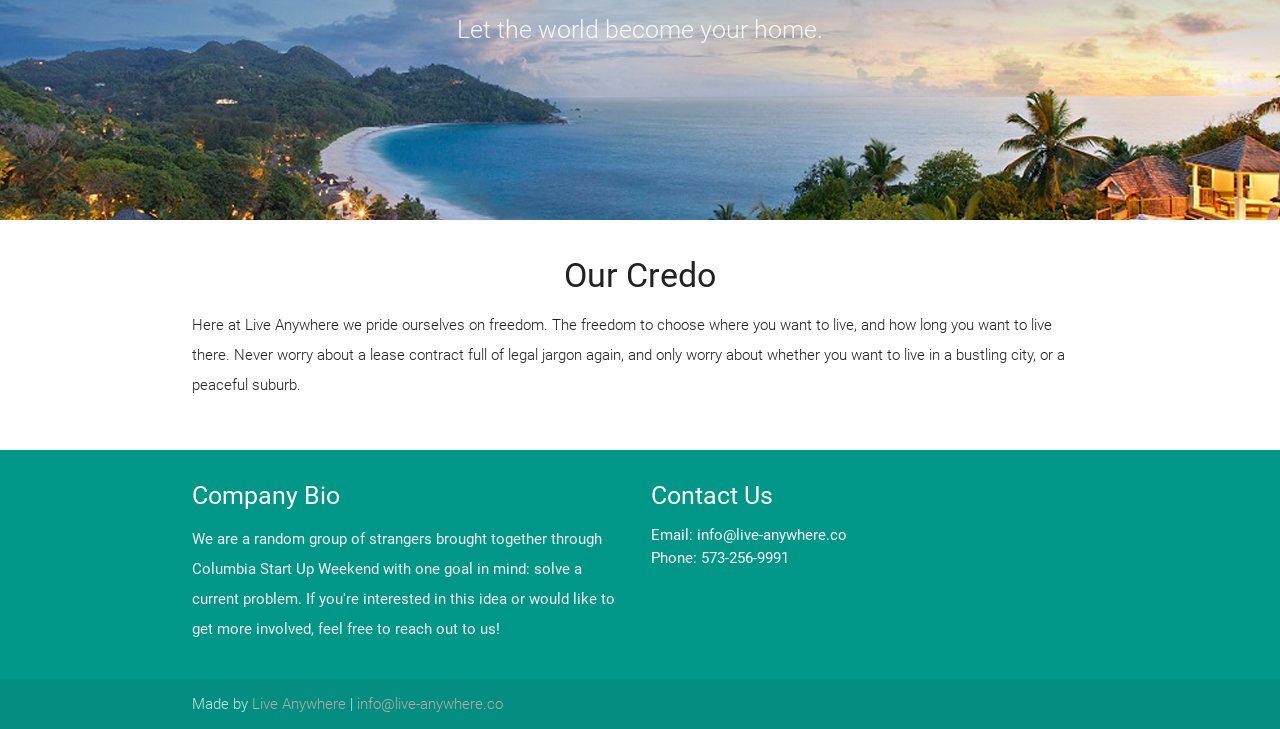
==== commit 0d676b79: "unknown commits" ====
--- a/index.html
+++ b/index.html
@@ -51,7 +51,7 @@
           <h5 class="header col s12 light">Real time one click digital nomad wayfaring.</h5>
         </div>
         <div class="row center">
-          <a href="#signup" id="download-button" class="btn-large waves-effect waves-light teal lighten-1">Get Started</a>
+          <a href="#signup" id="download-button" class="btn-large waves-effect waves-light teal lighten-1">Get Pricing</a>
         </div>
         <br><br>
 
@@ -70,30 +70,29 @@
         <div class="col s12 m4">
           <div class="icon-block">
             <h2 class="center brown-text"><i class="material-icons">my_location</i></h2>
-            <h5 class="center">Speeds up development</h5>
-
-            <p class="light">We did most of the heavy lifting for you to provide a default stylings that incorporate our custom components. Additionally, we refined animations and transitions to provide a smoother experience for developers.</p>
+            <h5 class="center">Remove the DIGITAL NOMAD lifestyle drain
+</h5>
+
+            <p class="light">Live-anywhere plans your next (and the next) DIGITAL NOMAD destination without the drain of "the next move"</p>
           </div>
         </div>
 
         <div class="col s12 m4">
           <div class="icon-block">
             <h2 class="center brown-text"><i class="material-icons">insert_chart</i></h2>
-            <h5 class="center">User Experience Focused</h5>
-
-
-            <p class="light">By utilizing elements and principles of Material Design, we were able to create a framework that incorporates components and animations that provide more feedback to users.
-              Additionally, a single underlying responsive system across all platforms allow for a more unified user experience.</p>
+            <h5 class="center">Logistical DIGITAL NOMAD concierge</h5>
+
+
+            <p class="light">Logistical DIGITAL NOMAD concierge</p>
           </div>
         </div>
 
         <div class="col s12 m4">
           <div class="icon-block">
             <h2 class="center brown-text"><i class="material-icons">vpn_key</i></h2>
-            <h5 class="center">Easy to work with</h5>
-
-            <p class="light">We have provided detailed documentation as well as specific code examples to help new users get started.
-              We are also always open to feedback and can answer any questions a user may have about Materialize.</p>
+            <h5 class="center">Unlock the Romantic DIGITAL NOMAD Lifestyle</h5>
+
+            <p class="light">Pre-Bundled adventures will rekindle the romance of exotic worldwide wayfaring in the digital age</p>
           </div>
         </div>
       </div>
@@ -190,7 +189,7 @@
         <div class="col l3 s12">
           <h5 class="white-text">Contact Us</h5>
           <ul>
-            <li><a class="white-text" href="mailto:info@live-anywhere.co">Email: info@live-anythere.co</a></li>
+            <li><a class="white-text" href="mailto:info@live-anywhere.co">Email: info@live-anywhere.co</a></li>
             <li><a class="white-text" href="tel:5732569991">Phone: 573-256-9991</a></li>
           </ul>
         </div>
@@ -198,7 +197,7 @@
     </div>
     <div class="footer-copyright">
       <div class="container">
-      Made by <a class="brown-text text-lighten-3">Live Anywhere</a> | <a class="brown-text text-lighten-3" href="mailto:info@live-anywhere.co">info@live-anythere.co</a>
+      Made by <a class="brown-text text-lighten-3">Live Anywhere</a> | <a class="brown-text text-lighten-3" href="mailto:info@live-anywhere.co">info@live-anywhere.co</a>
       </div>
     </div>
   </footer>
